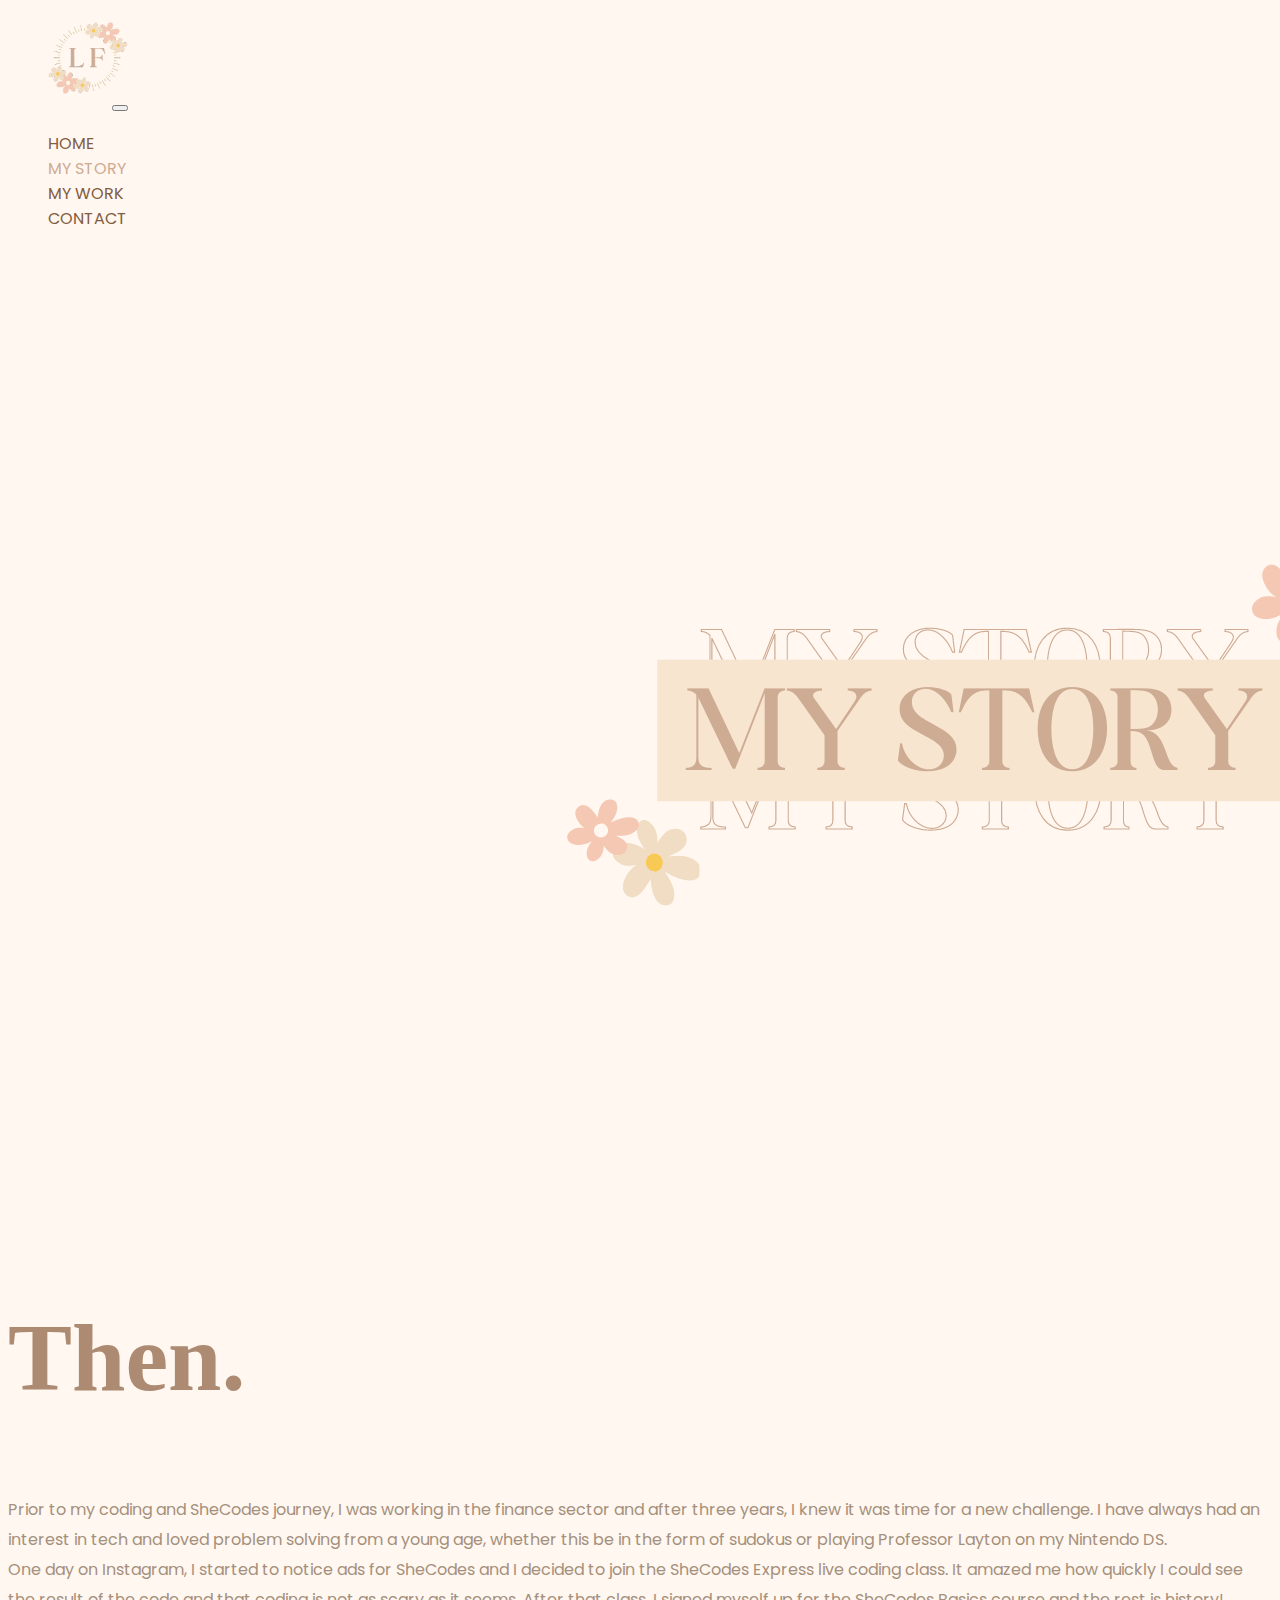
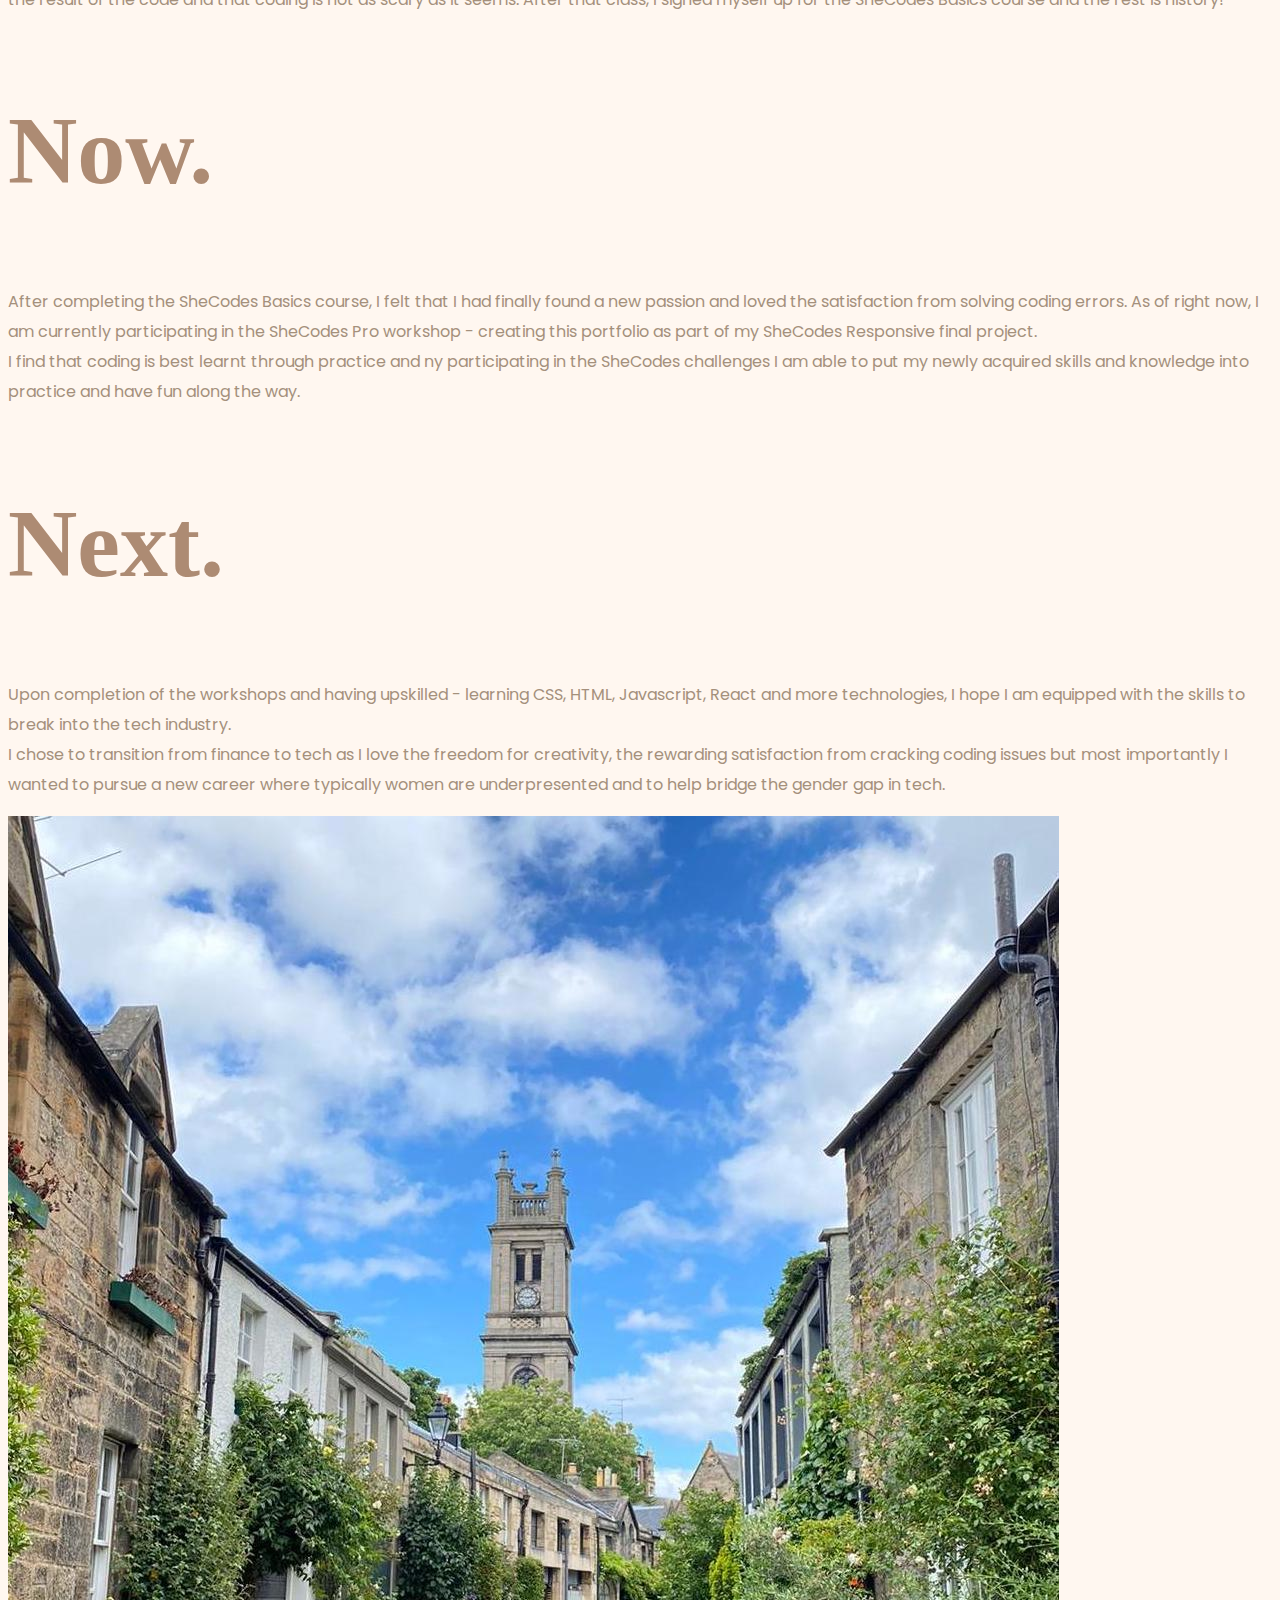
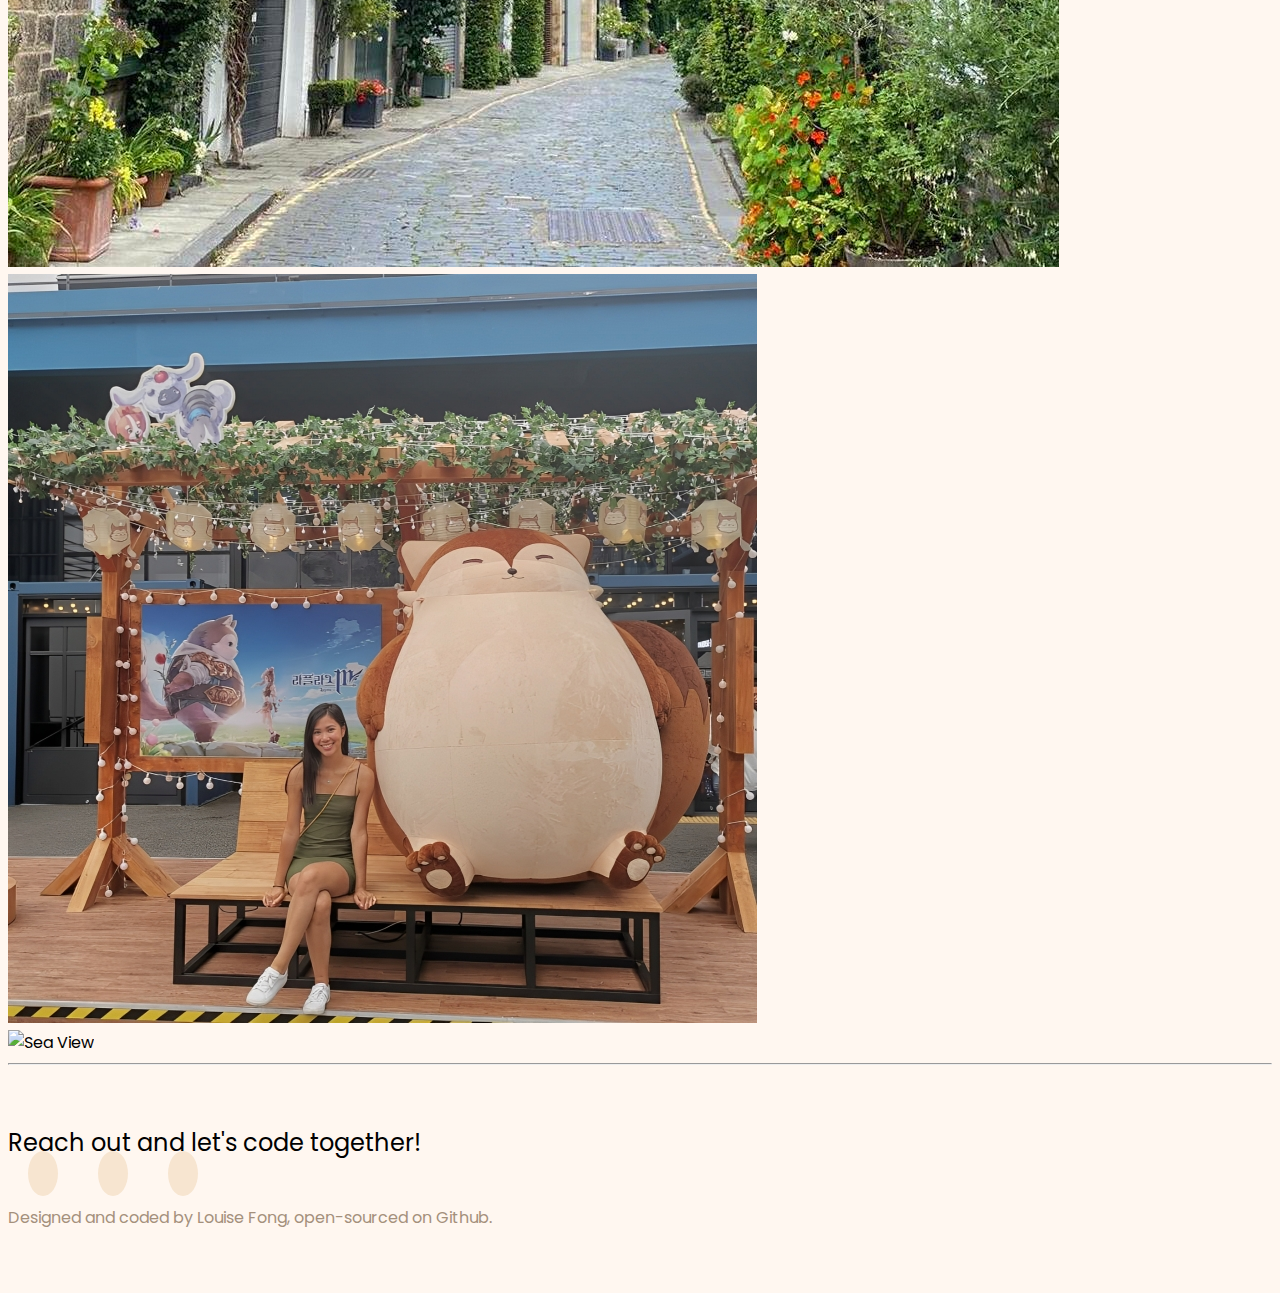
==== about.html @ aaad802c "Updated heroes for each page" ====
<!DOCTYPE html>
<html lang="en">
	<head>
		<meta charset="UTF-8" />
		<meta
			http-equiv="X-UA-Compatible"
			content="IE=edge"
		/>
		<meta
			name="viewport"
			content="width=device-width, initial-scale=1.0"
		/>
		<title>About - Louise Fong</title>

		<link
			href="https://cdn.jsdelivr.net/npm/bootstrap@5.0.0-beta2/dist/css/bootstrap.min.css"
			rel="stylesheet"
			integrity="sha384-BmbxuPwQa2lc/FVzBcNJ7UAyJxM6wuqIj61tLrc4wSX0szH/Ev+nYRRuWlolflfl"
			crossorigin="anonymous"
		/>
		<link
			rel="preconnect"
			href="https://fonts.gstatic.com"
		/>
		<link
			href="https://fonts.googleapis.com/css2?family=Playfair+Display:wght@700&family=Poppins:wght@500;700&display=swap"
			rel="stylesheet"
		/>
		<link
			rel="stylesheet"
			href="styles/portfolio.css"
		/>

		<script
			src="https://cdn.jsdelivr.net/npm/bootstrap@5.0.0-beta2/dist/js/bootstrap.bundle.min.js"
			integrity="sha384-b5kHyXgcpbZJO/tY9Ul7kGkf1S0CWuKcCD38l8YkeH8z8QjE0GmW1gYU5S9FOnJ0"
			crossorigin="anonymous"
		></script>
		<script
			src="https://kit.fontawesome.com/ddc3ee268a.js"
			crossorigin="anonymous"
		></script>
	</head>
	<body>
		<!-- Header/navbar -->
		    <nav class="navbar fixed-top navbar-expand-lg navbar-light bg-light">
      <div class="container-fluid">
        <a class="navbar-brand" href="/" title="Homepage">
          <img
            src="images/logo.png"
            alt="Louise Fong Logo"
            class="img-fluid logo"
            width="100px"
          />
        </a>
        <button
          class="navbar-toggler"
          type="button"
          data-bs-toggle="collapse"
          data-bs-target="#navbarNav"
          aria-controls="navbarNav"
          aria-expanded="false"
          aria-label="Toggle navigation"
        >
          <span class="navbar-toggler-icon"></span>
        </button>
        <div class="collapse navbar-collapse" id="navbarNav">
          <ul class="navbar-nav ms-auto">
            <li class="nav-item px-4">
              <a
                class="nav-link "
                aria-current="page"
                href="/"
                title="Homepage"
                >HOME</a
              >
            </li>
            <li class="nav-item px-4">
              <a class="nav-link active" href="/about.html" title="My Story"
                >MY STORY</a
              >
            </li>
            <li class="nav-item px-4">
              <a class="nav-link" href="/work.html" title="My work">MY WORK</a>
            </li>
            <li class="nav-item px-4">
              <a class="nav-link" href="/contact.html" title="Contact Louise"
                >CONTACT</a
              >
            </li>
          </ul>
        </div>
      </div>
    </nav>


		<div class="hero container-fluid">
			<img
				class="img-fluid"
				src="images/story-hero.png"
				alt="My Story Logo"
			/>
		</div>

		<div class="about-me container-fluid">
			<div class="row">
				<!-- Then -->
				<div class="col left-bg">
					<h1>Then.</h1>
					<p>
						Prior to my coding and SheCodes journey, I was working in the
						finance sector and after three years, I knew it was time for a new
						challenge. I have always had an interest in tech and loved problem
						solving from a young age, whether this be in the form of sudokus or
						playing Professor Layton on my Nintendo DS. <br />
						One day on Instagram, I started to notice ads for SheCodes and I
						decided to join the SheCodes Express live coding class. It amazed me
						how quickly I could see the result of the code and that coding is
						not as scary as it seems. After that class, I signed myself up for
						the SheCodes Basics course and the rest is history!
					</p>
				</div>

				<!-- Now -->
				<div class="row">
					<div class="col">
						<h1 class="text-end">Now.</h1>
						<p class="text-end">
							After completing the SheCodes Basics course, I felt that I had
							finally found a new passion and loved the satisfaction from
							solving coding errors. As of right now, I am currently
							participating in the SheCodes Pro workshop - creating this
							portfolio as part of my SheCodes Responsive final project.
							<br />
							I find that coding is best learnt through practice and ny
							participating in the SheCodes challenges I am able to put my newly
							acquired skills and knowledge into practice and have fun along the
							way.
						</p>
					</div>
				</div>

				<!-- Next -->
				<div class="row">
					<div class="col">
						<h1>Next.</h1>
						<p>
							Upon completion of the workshops and having upskilled - learning
							CSS, HTML, Javascript, React and more technologies, I hope I am
							equipped with the skills to break into the tech industry.
							<br />
							I chose to transition from finance to tech as I love the freedom
							for creativity, the rewarding satisfaction from cracking coding
							issues but most importantly I wanted to pursue a new career where
							typically women are underpresented and to help bridge the gender
							gap in tech.
						</p>
					</div>
				</div>
			</div>
		</div>

		<!-- About Me Images -->
		<div class="container-fluid mx-5">
			<div class="row">
				<div class="col-sm-4">
					<img
						class="img-fluid"
						src="images/circus-lane.JPG"
						alt="Circus Lane"
					/>
				</div>
				<div class="col-sm-4">
					<img
						class="img-fluid"
						src="images/about-img.png"
						alt="Sea View"
					/>
				</div>
				<div class="col-sm-4">
					<img
						class="img-fluid"
						src="https://s3.amazonaws.com/shecodesio-production/uploads/files/000/081/920/original/sunset.png?1684080425"
						alt="Sea View"
					/>
				</div>
			</div>
		</div>

		<!-- Footer -->
		<hr />
		<footer class="container text-center">
			<a
				href="mailto:lfong96@hotmail.co.uk"
				class="email-link"
				title="Email Louise"
				>Reach out and let's code together!</a
			>
			<div class="social-links d-flex justify-content-center mt-3">
				<a
					href="https://www.github.com/LwynnF"
					title="Github Profile"
					><i class="fab fa-github"></i
				></a>
				<a
					href="https://www.linkedin.com/in/louise-fong"
					title="LinkedIn Profile"
					><i class="fab fa-linkedin"></i
				></a>
				<a
					href="https://www.instagram.com/wynn.codes"
					title="Instagram Profile"
					><i class="fab fa-instagram"></i
				></a>
			</div>
			<p class="text-center mt-3">
				Designed and coded by Louise Fong, open-sourced on Github.
			</p>
		</footer>
	</body>
</html>
---- styles/portfolio.css ----
:root {
	--heading-color: #ad8b73;
	--branding-color: #ceab93;
	--secondary-color: #f7e5d0;
	--para-color: #a4907c;
	--background-color: #fff7f0;
	--heading-font-family: "Boston Angel", serif;
	--default-font-family: "Poppins", sans-serif;
}

body {
	font-family: var(--default-font-family);
	background-color: var(--background-color);
}

h1,
h2,
h3,
h4,
h5,
h6 {
	font-family: var(--heading-font-family);
	color: var(--heading-color);
	font-weight: bold;
}

h1 {
	font-size: 96px;
	line-height: 1.5;
}

h2 {
	font-size: 64px;
}

h3 {
	font-size: 48px;
}

p {
	font-weight: normal;
	font-size: 16px;
	line-height: 30px;
	color: var(--para-color);
}

li {
	list-style-type: none;
}

a {
	text-decoration: none;
}

.logo {
	position: relative;
	left: 30px;
}

.content-container {
	padding: 60px 20px;
}

.content h1 {
	font-size: 64px;
	line-height: 80px;
}

.content h2 {
	font-size: 18px;
	font-family: var(--default-font-family);
}

.content h3 {
	font-size: 24px;
	line-height: 1.5;
	font-family: var(--default-font-family);
}

.content p {
	font-size: 14px;
}

.content {
	margin: 30px;
}

.btn {
	border: solid 2px #ceab93;
	border-radius: 30px;
	color: var(--branding-color);
	font-size: 18px;
	padding: 10px 20px;
}

.btn:hover {
	color: antiquewhite;
	background-color: var(--branding-color);
}

.project-desciption {
	padding: 120px 60px;
}



.skills-icon {
	max-width: 50%;
	margin-left: 25%;
}

.about-me-btn {
	position: relative;
	left: 40%;
}

.col-sm-4 {
	position: relative;
}

.image-container {
	position: relative;
	display: inline-block;
}

.image-container:hover .overlay {
	bottom: 0;
	height: 100%;
	opacity: 1;
}

.overlay {
	background-color: #ceab93;
	position: absolute;
	height: 100%;
	width: 100%;
	left: 0;
	top: 0;
	opacity: 0;
	transition: all 0.4s ease-in-out;
}

.overlay-text {
	position: absolute;
	padding: 0;
	top: 50%;
	left: 50%;
	transform: translate(-50%, -50%);
	z-index: 1;
	white-space: nowrap;
}

.overlay-text a {
	color: #ffeddb;
	font-size: 24px;
}

.right-rounded {
	border-top-right-radius: 450px;
	position: relative;
	left: -50px;
}

.left-rounded {
	border-top-left-radius: 450px;
	position: relative;
	right: -50px;
}

.navbar {
	background: var(--background-color) !important;
}

.nav-link{
	color: #825c41 !important;
}

nav a:hover,
nav a.active  {
	color: var(--branding-color) !important;
	
}


nav a {
	text-decoration: none;
	color: var(--heading-color
	);
	transition: all 100ms ease-in-out;
}

footer {
	margin: 60px 0;
}

footer .contact-box {
	background: var(--secondary-color);
	padding: 30px 120px;
	border-radius: 10px;
}

footer .contact-box p {
	margin: 0;
}

footer .email-link {
	text-decoration: none;
	color: black;
	font-size: 24px;
}

footer .email-link:hover {
	color: var(--branding-color);
}

footer .social-links a {
	margin: 0 20px;
	color: var(--branding-color);
	background: var(--secondary-color);
	padding: 10px 15px;
	font-size: 18px;
	border-radius: 50%;
	transition: all 100ms ease-in-out;
}

footer .social-links a:hover {
	color: var(--secondary-color);
	background: #edcdbb;
}

.contact {
	text-align: center;
	padding: 100px 25px 50px 25px;
}
.contact-links {

	color: var(--branding-color);
	margin-bottom: 30px;
}

/* Media queries */

@media (max-width: 900px) {
	h1 {
		font-size: 44px;
		line-height: 1.5;
	}

	h2 {
		font-size: 44px;
	}

	h4 {
		font: 26px;
	}

	.main-hero {
		padding: 80px 20px;
	}

	.content {
		text-align: center;
		padding: 0;
	}

	.project-desciption {
		padding: 0;
		text-align: center;
	}

	nav a {
		font-size: 14px;
	}
}
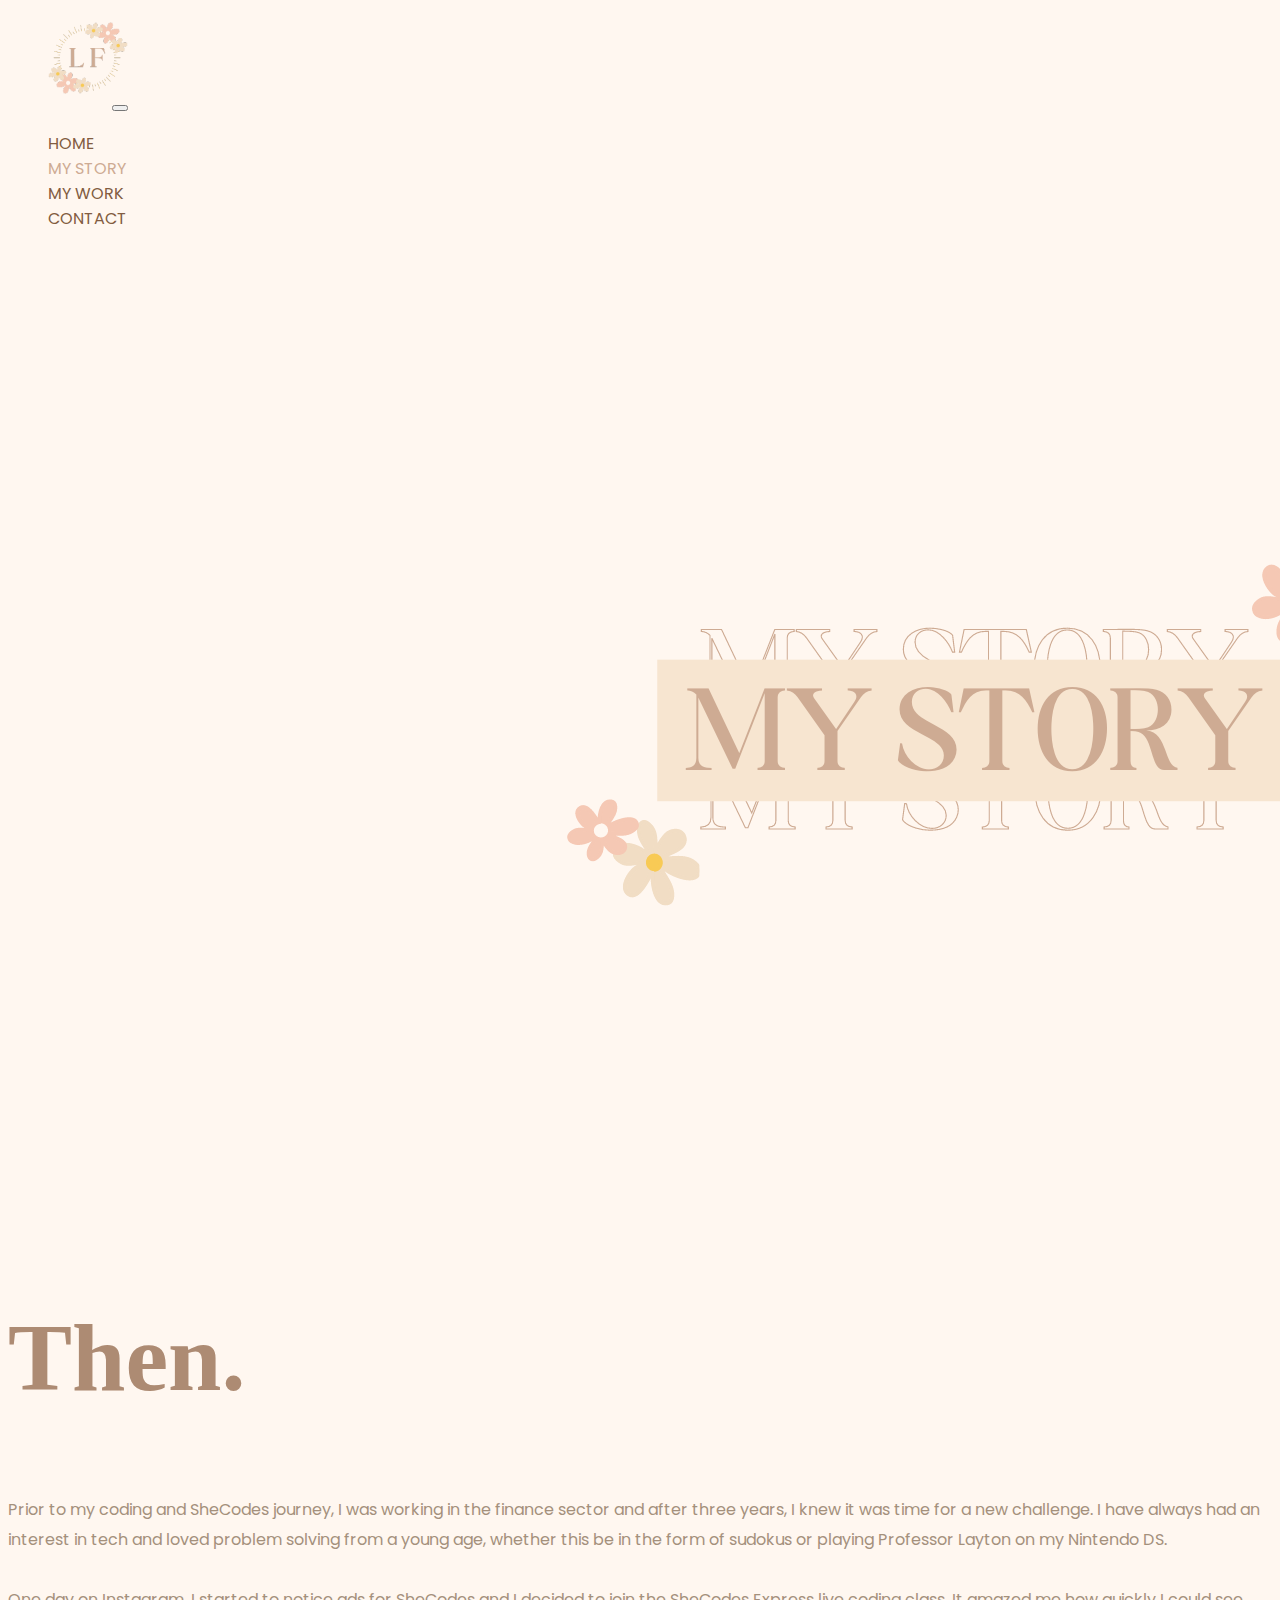
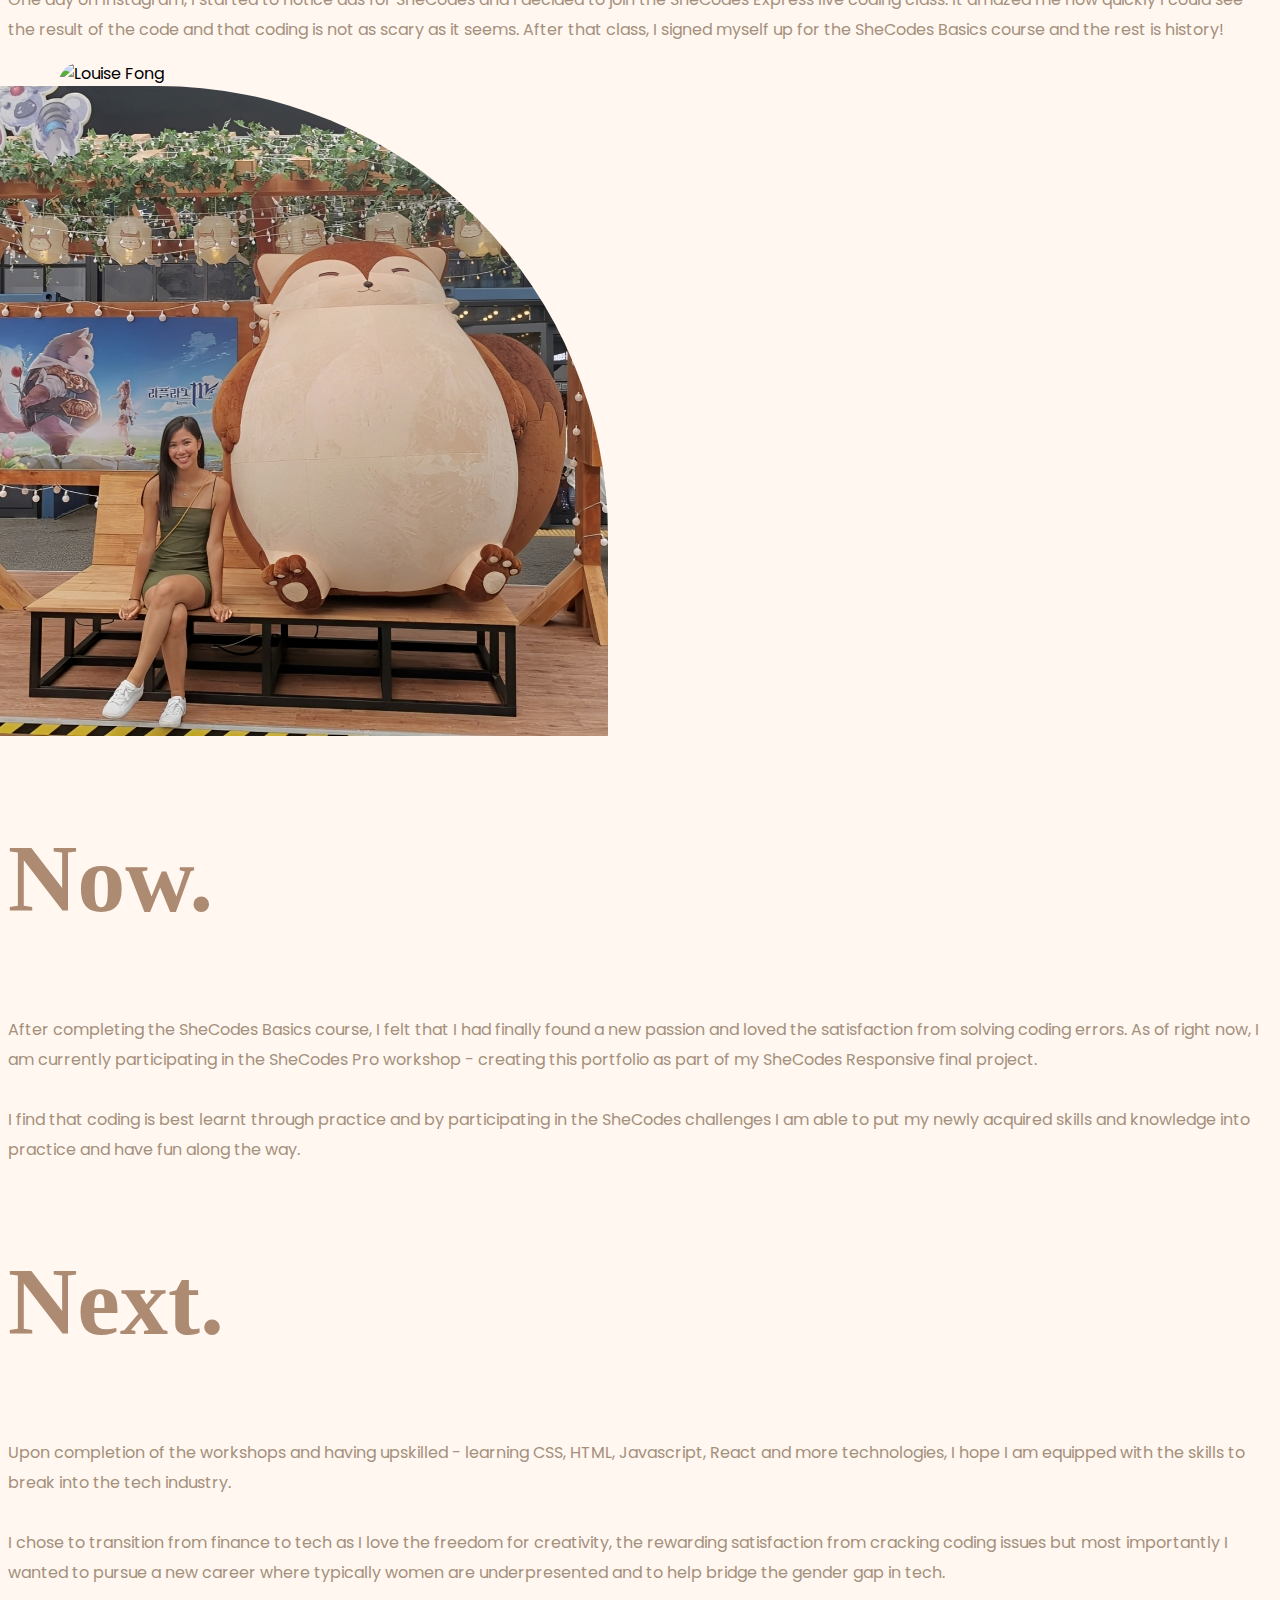
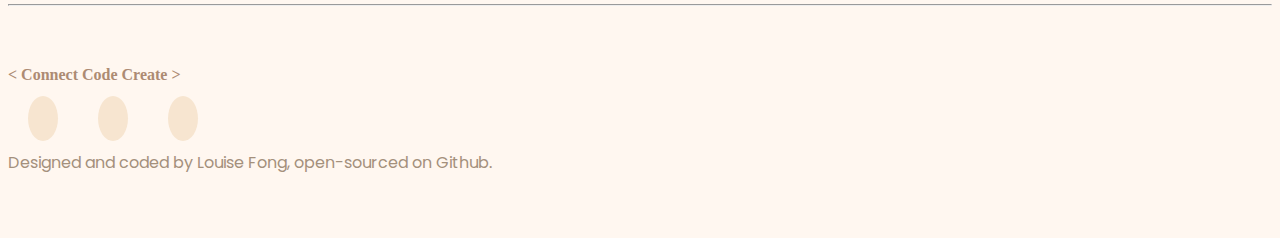
==== commit 9cbfca55: "Updated about page" ====
--- a/about.html
+++ b/about.html
@@ -43,56 +43,73 @@
 	</head>
 	<body>
 		<!-- Header/navbar -->
-		    <nav class="navbar fixed-top navbar-expand-lg navbar-light bg-light">
-      <div class="container-fluid">
-        <a class="navbar-brand" href="/" title="Homepage">
-          <img
-            src="images/logo.png"
-            alt="Louise Fong Logo"
-            class="img-fluid logo"
-            width="100px"
-          />
-        </a>
-        <button
-          class="navbar-toggler"
-          type="button"
-          data-bs-toggle="collapse"
-          data-bs-target="#navbarNav"
-          aria-controls="navbarNav"
-          aria-expanded="false"
-          aria-label="Toggle navigation"
-        >
-          <span class="navbar-toggler-icon"></span>
-        </button>
-        <div class="collapse navbar-collapse" id="navbarNav">
-          <ul class="navbar-nav ms-auto">
-            <li class="nav-item px-4">
-              <a
-                class="nav-link "
-                aria-current="page"
-                href="/"
-                title="Homepage"
-                >HOME</a
-              >
-            </li>
-            <li class="nav-item px-4">
-              <a class="nav-link active" href="/about.html" title="My Story"
-                >MY STORY</a
-              >
-            </li>
-            <li class="nav-item px-4">
-              <a class="nav-link" href="/work.html" title="My work">MY WORK</a>
-            </li>
-            <li class="nav-item px-4">
-              <a class="nav-link" href="/contact.html" title="Contact Louise"
-                >CONTACT</a
-              >
-            </li>
-          </ul>
-        </div>
-      </div>
-    </nav>
-
+		<nav class="navbar fixed-top navbar-expand-lg navbar-light bg-light">
+			<div class="container-fluid">
+				<a
+					class="navbar-brand"
+					href="/"
+					title="Homepage"
+				>
+					<img
+						src="images/logo.png"
+						alt="Louise Fong Logo"
+						class="img-fluid logo"
+						width="100px"
+					/>
+				</a>
+				<button
+					class="navbar-toggler"
+					type="button"
+					data-bs-toggle="collapse"
+					data-bs-target="#navbarNav"
+					aria-controls="navbarNav"
+					aria-expanded="false"
+					aria-label="Toggle navigation"
+				>
+					<span class="navbar-toggler-icon"></span>
+				</button>
+				<div
+					class="collapse navbar-collapse"
+					id="navbarNav"
+				>
+					<ul class="navbar-nav ms-auto">
+						<li class="nav-item px-4">
+							<a
+								class="nav-link"
+								aria-current="page"
+								href="/"
+								title="Homepage"
+								>HOME</a
+							>
+						</li>
+						<li class="nav-item px-4">
+							<a
+								class="nav-link active"
+								href="/about.html"
+								title="My Story"
+								>MY STORY</a
+							>
+						</li>
+						<li class="nav-item px-4">
+							<a
+								class="nav-link"
+								href="/work.html"
+								title="My work"
+								>MY WORK</a
+							>
+						</li>
+						<li class="nav-item px-4">
+							<a
+								class="nav-link"
+								href="/contact.html"
+								title="Contact Louise"
+								>CONTACT</a
+							>
+						</li>
+					</ul>
+				</div>
+			</div>
+		</nav>
 
 		<div class="hero container-fluid">
 			<img
@@ -102,17 +119,17 @@
 			/>
 		</div>
 
-		<div class="about-me container-fluid">
+		<div class="container-fluid about-me">
 			<div class="row">
 				<!-- Then -->
-				<div class="col left-bg">
+				<div class="col-sm-6 mt-5">
 					<h1>Then.</h1>
 					<p>
 						Prior to my coding and SheCodes journey, I was working in the
 						finance sector and after three years, I knew it was time for a new
 						challenge. I have always had an interest in tech and loved problem
 						solving from a young age, whether this be in the form of sudokus or
-						playing Professor Layton on my Nintendo DS. <br />
+						playing Professor Layton on my Nintendo DS. <br /><br />
 						One day on Instagram, I started to notice ads for SheCodes and I
 						decided to join the SheCodes Express live coding class. It amazed me
 						how quickly I could see the result of the code and that coding is
@@ -121,68 +138,54 @@
 					</p>
 				</div>
 
+				<div class="col-sm-6">
+					<img
+						class="img-fluid left-rounded"
+						src="images/about1.JPG"
+						alt="Louise Fong"
+					/>
+				</div>
+			</div>
+
+			<div class="row">
 				<!-- Now -->
-				<div class="row">
-					<div class="col">
-						<h1 class="text-end">Now.</h1>
-						<p class="text-end">
-							After completing the SheCodes Basics course, I felt that I had
-							finally found a new passion and loved the satisfaction from
-							solving coding errors. As of right now, I am currently
-							participating in the SheCodes Pro workshop - creating this
-							portfolio as part of my SheCodes Responsive final project.
-							<br />
-							I find that coding is best learnt through practice and ny
-							participating in the SheCodes challenges I am able to put my newly
-							acquired skills and knowledge into practice and have fun along the
-							way.
-						</p>
-					</div>
-				</div>
-
+				<div class="col-sm-6 mt-5">
+					<img
+						class="img-fluid right-rounded"
+						src="images/about2.png"
+						alt="Louise Fong"
+					/>
+				</div>
+				<div class="col-sm-6 mt-5">
+					<h1>Now.</h1>
+					<p>
+						After completing the SheCodes Basics course, I felt that I had
+						finally found a new passion and loved the satisfaction from solving
+						coding errors. As of right now, I am currently participating in the
+						SheCodes Pro workshop - creating this portfolio as part of my
+						SheCodes Responsive final project. <br /><br />
+						I find that coding is best learnt through practice and by
+						participating in the SheCodes challenges I am able to put my newly
+						acquired skills and knowledge into practice and have fun along the
+						way.
+					</p>
+				</div>
+			</div>
+
+			<div class="row">
 				<!-- Next -->
-				<div class="row">
-					<div class="col">
-						<h1>Next.</h1>
-						<p>
-							Upon completion of the workshops and having upskilled - learning
-							CSS, HTML, Javascript, React and more technologies, I hope I am
-							equipped with the skills to break into the tech industry.
-							<br />
-							I chose to transition from finance to tech as I love the freedom
-							for creativity, the rewarding satisfaction from cracking coding
-							issues but most importantly I wanted to pursue a new career where
-							typically women are underpresented and to help bridge the gender
-							gap in tech.
-						</p>
-					</div>
-				</div>
-			</div>
-		</div>
-
-		<!-- About Me Images -->
-		<div class="container-fluid mx-5">
-			<div class="row">
-				<div class="col-sm-4">
-					<img
-						class="img-fluid"
-						src="images/circus-lane.JPG"
-						alt="Circus Lane"
-					/>
-				</div>
-				<div class="col-sm-4">
-					<img
-						class="img-fluid"
-						src="images/about-img.png"
-						alt="Sea View"
-					/>
-				</div>
-				<div class="col-sm-4">
-					<img
-						class="img-fluid"
-						src="https://s3.amazonaws.com/shecodesio-production/uploads/files/000/081/920/original/sunset.png?1684080425"
-						alt="Sea View"
-					/>
+				<div class="col-sm-6 mt-5">
+					<h1>Next.</h1>
+					<p>
+						Upon completion of the workshops and having upskilled - learning
+						CSS, HTML, Javascript, React and more technologies, I hope I am
+						equipped with the skills to break into the tech industry.
+						<br /><br />
+						I chose to transition from finance to tech as I love the freedom for
+						creativity, the rewarding satisfaction from cracking coding issues
+						but most importantly I wanted to pursue a new career where typically
+						women are underpresented and to help bridge the gender gap in tech.
+					</p>
 				</div>
 			</div>
 		</div>
@@ -190,12 +193,7 @@
 		<!-- Footer -->
 		<hr />
 		<footer class="container text-center">
-			<a
-				href="mailto:lfong96@hotmail.co.uk"
-				class="email-link"
-				title="Email Louise"
-				>Reach out and let's code together!</a
-			>
+			<h4 class="text-center">&lt Connect Code Create &gt</h4>
 			<div class="social-links d-flex justify-content-center mt-3">
 				<a
 					href="https://www.github.com/LwynnF"
--- a/styles/portfolio.css
+++ b/styles/portfolio.css
@@ -52,6 +52,18 @@
 	text-decoration: none;
 }
 
+.navbar-toggler-icon,
+.navbar-toggler,
+.navbar-light {
+	color: var(--branding-color) !important;
+}
+
+
+.navbar-light .navbar-toggler-icon {
+	background-image: url("data:image/svg+xml,%3csvg xmlns='http://www.w3.org/2000/svg' viewBox='0 0 30 30'%3e%3cpath stroke='%23ceab93' stroke-linecap='round' stroke-miterlimit='10' stroke-width='2' d='M4 7h22M4 15h22M4 23h22'/%3e%3c/svg%3e");
+}
+
+
 .logo {
 	position: relative;
 	left: 30px;
@@ -101,8 +113,6 @@
 .project-desciption {
 	padding: 120px 60px;
 }
-
-
 
 .skills-icon {
 	max-width: 50%;
@@ -171,21 +181,18 @@
 	background: var(--background-color) !important;
 }
 
-.nav-link{
+.nav-link {
 	color: #825c41 !important;
 }
 
 nav a:hover,
-nav a.active  {
+nav a.active {
 	color: var(--branding-color) !important;
-	
-}
-
+}
 
 nav a {
 	text-decoration: none;
-	color: var(--heading-color
-	);
+	color: var(--heading-color);
 	transition: all 100ms ease-in-out;
 }
 
@@ -233,9 +240,12 @@
 	padding: 100px 25px 50px 25px;
 }
 .contact-links {
-
-	color: var(--branding-color);
+	color: var(--branding-color) !important;
 	margin-bottom: 30px;
+}
+
+hr {
+	color: var(--branding-color);
 }
 
 /* Media queries */
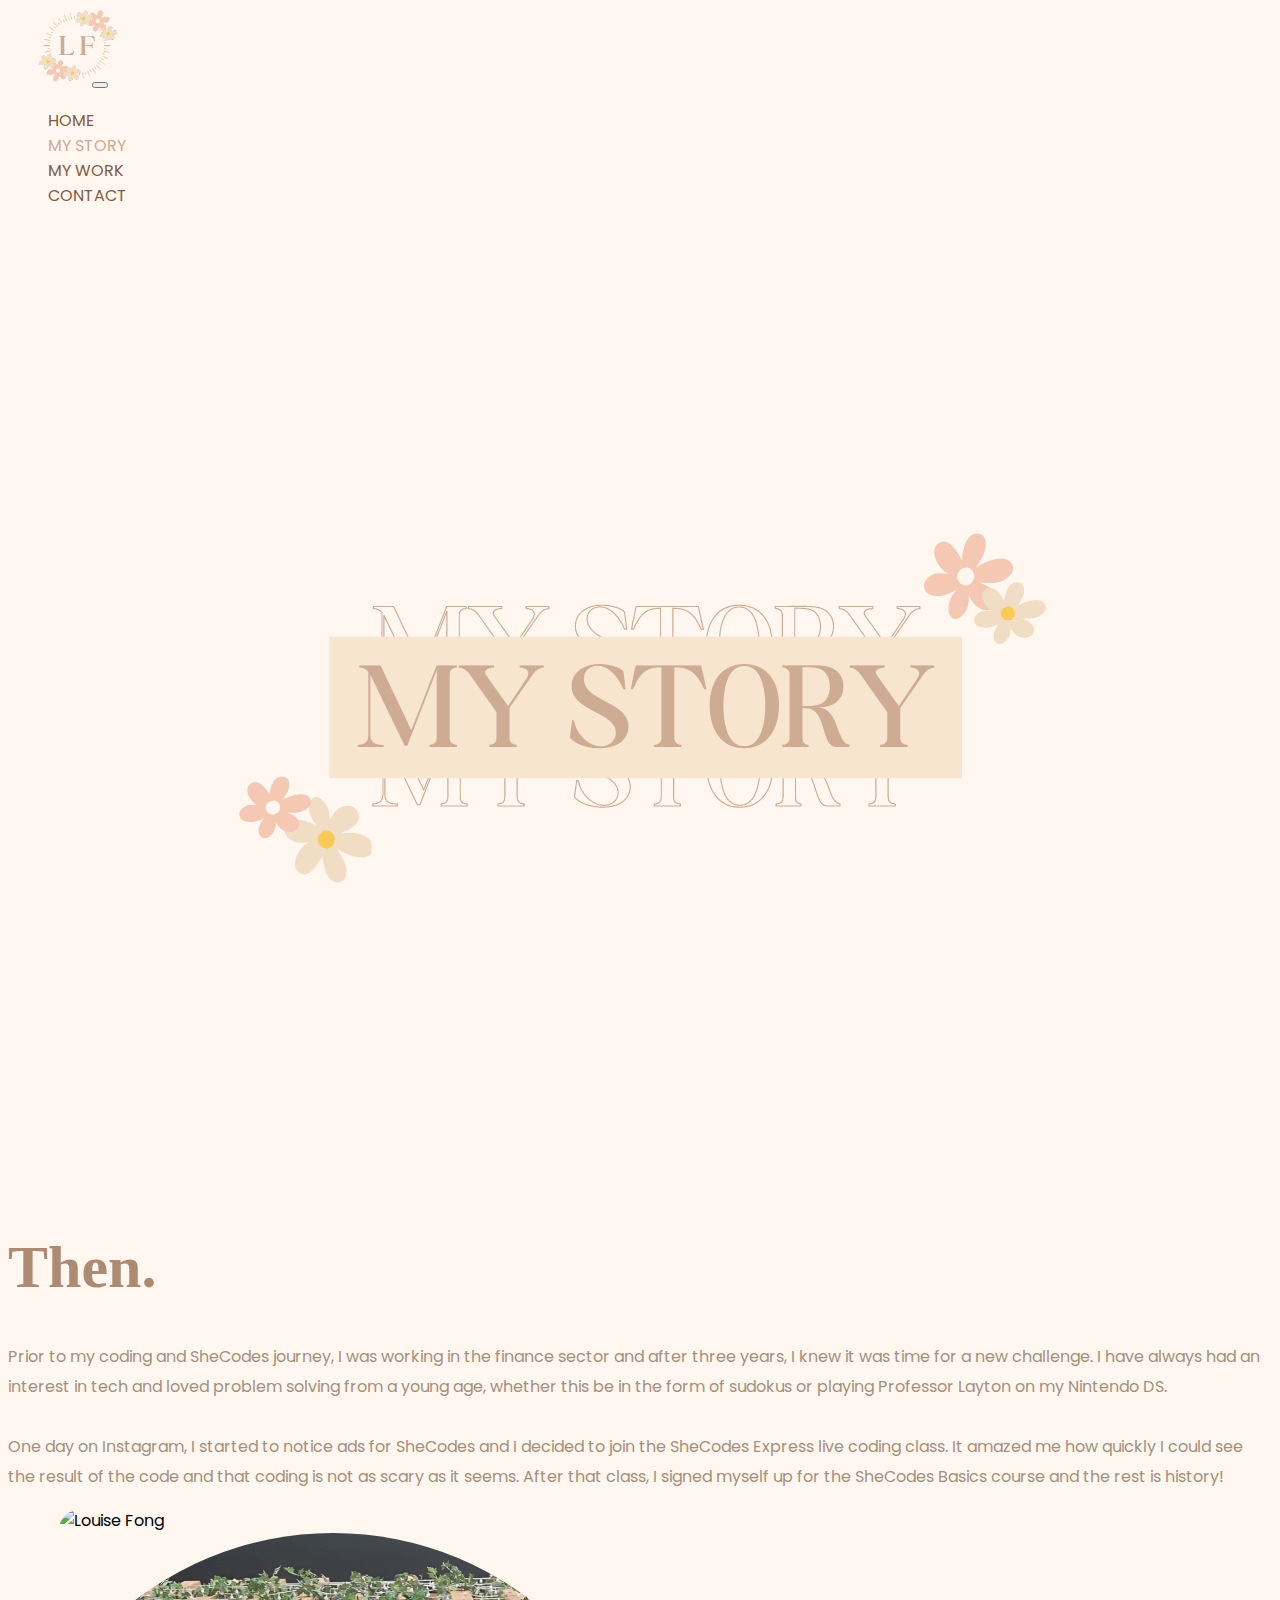
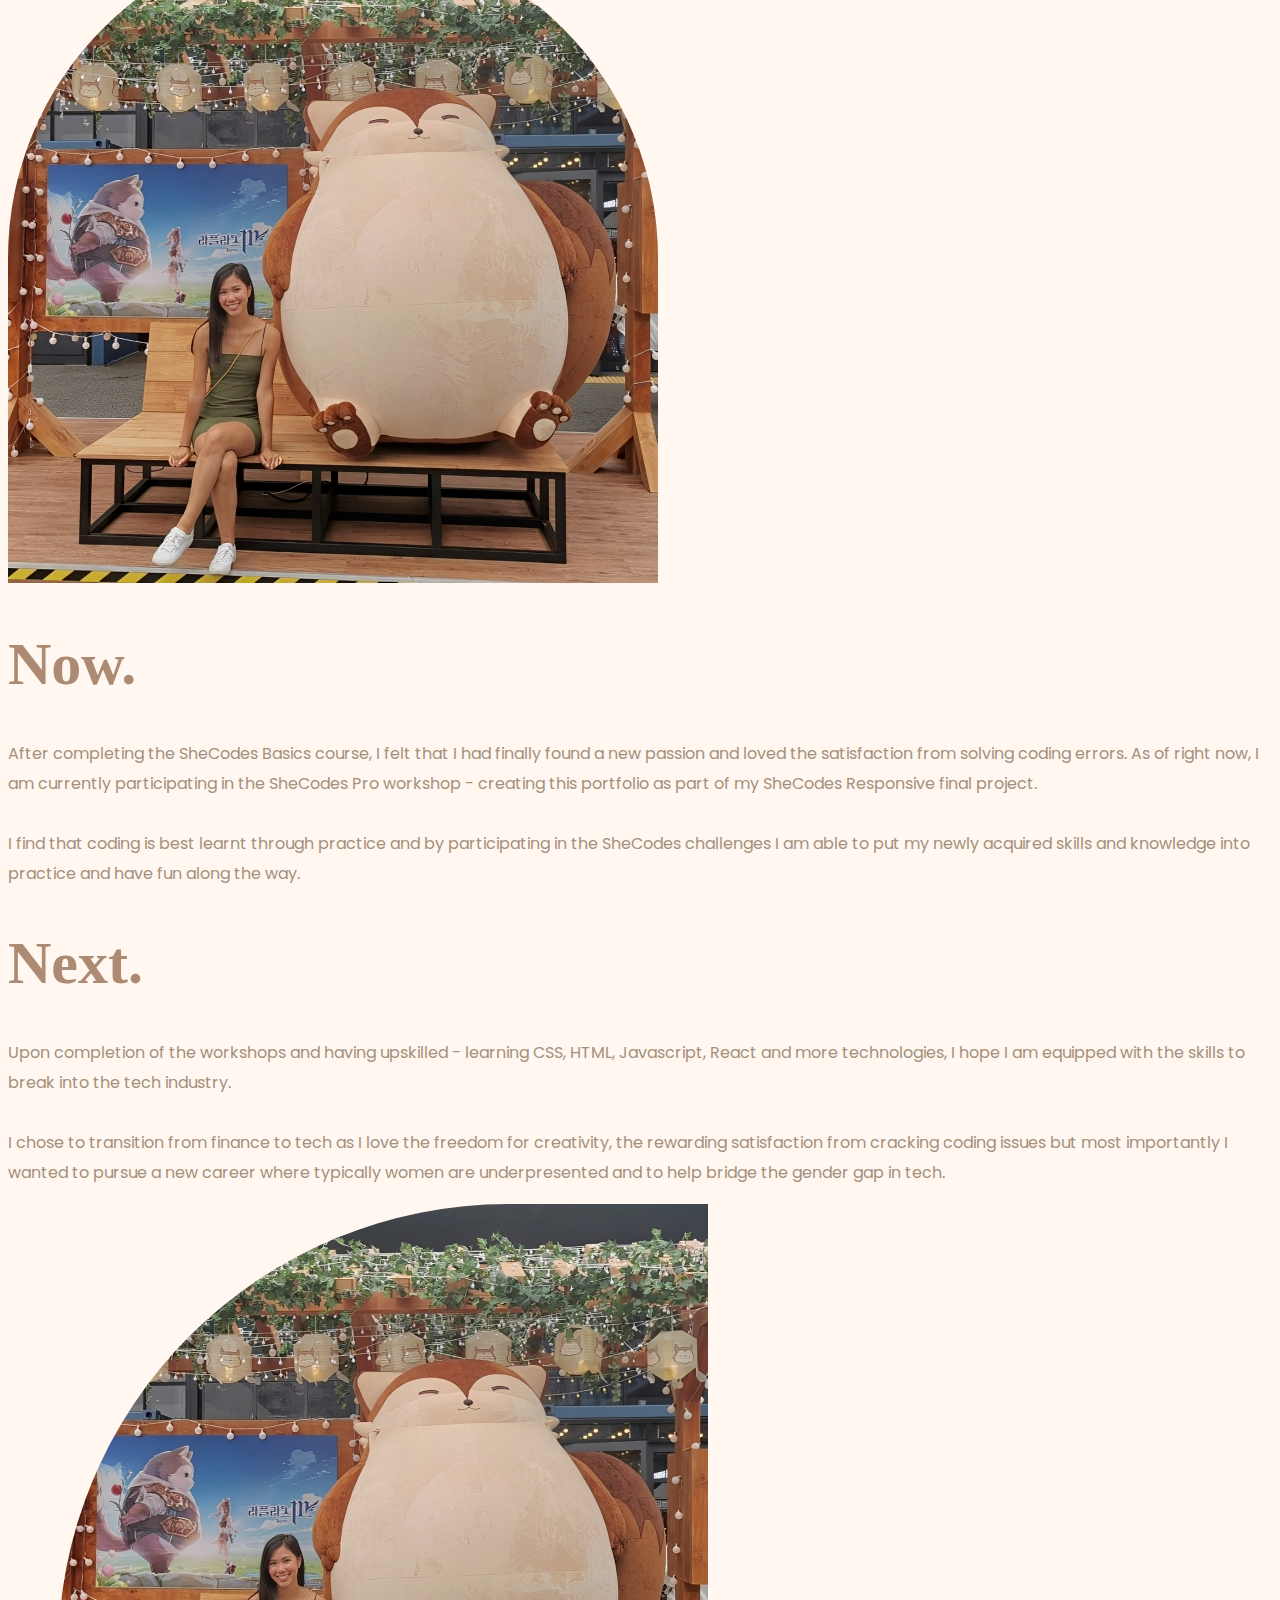
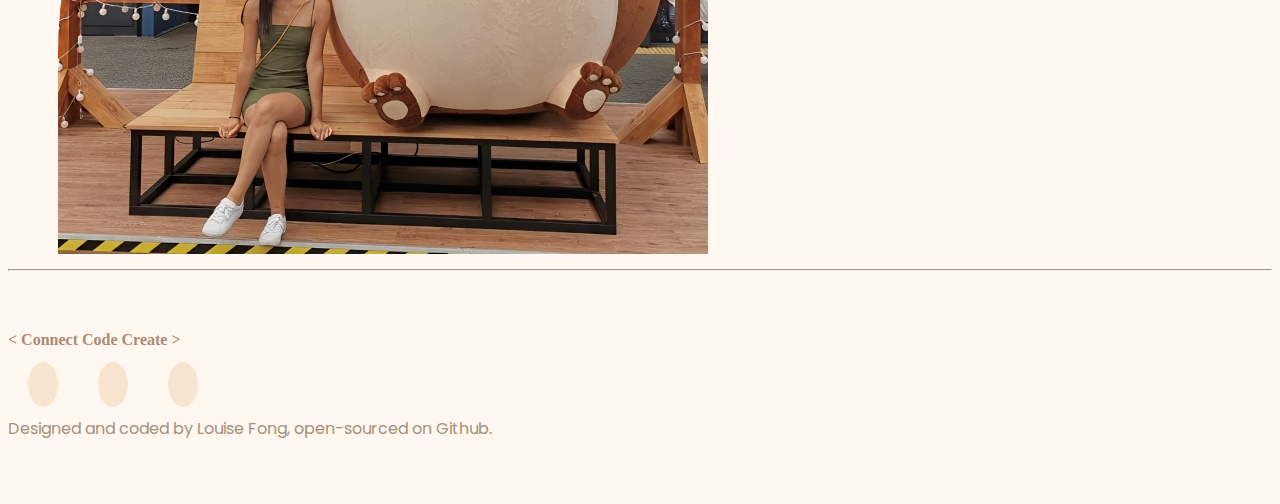
==== commit d2d21a7c: "Fixed skills icon responsive issue" ====
--- a/about.html
+++ b/about.html
@@ -111,6 +111,7 @@
 			</div>
 		</nav>
 
+		<!-- Hero -->
 		<div class="hero container-fluid">
 			<img
 				class="img-fluid"
@@ -119,10 +120,11 @@
 			/>
 		</div>
 
-		<div class="container-fluid about-me">
+		<!-- My Story -->
+		<div class="container-fluid mx-5">
 			<div class="row">
 				<!-- Then -->
-				<div class="col-sm-6 mt-5">
+				<div class="col-lg-6 mt-5">
 					<h1>Then.</h1>
 					<p>
 						Prior to my coding and SheCodes journey, I was working in the
@@ -138,25 +140,26 @@
 					</p>
 				</div>
 
-				<div class="col-sm-6">
-					<img
-						class="img-fluid left-rounded"
+				<div class="col-lg-6 mt-5">
+					<img
+						class="about-img img-fluid left-rounded"
 						src="images/about1.JPG"
 						alt="Louise Fong"
+						width="500px"
 					/>
 				</div>
 			</div>
 
 			<div class="row">
 				<!-- Now -->
-				<div class="col-sm-6 mt-5">
-					<img
-						class="img-fluid right-rounded"
+				<div class="col-lg-6 mt-5">
+					<img
+						class="about-img img-fluid d-block arch"
 						src="images/about2.png"
 						alt="Louise Fong"
 					/>
 				</div>
-				<div class="col-sm-6 mt-5">
+				<div class="col-lg-6 mt-5">
 					<h1>Now.</h1>
 					<p>
 						After completing the SheCodes Basics course, I felt that I had
@@ -174,7 +177,7 @@
 
 			<div class="row">
 				<!-- Next -->
-				<div class="col-sm-6 mt-5">
+				<div class="col-lg-6 mt-5">
 					<h1>Next.</h1>
 					<p>
 						Upon completion of the workshops and having upskilled - learning
@@ -187,6 +190,14 @@
 						women are underpresented and to help bridge the gender gap in tech.
 					</p>
 				</div>
+
+				<div class="col-lg-6 mt-5">
+					<img
+						class="about-img img-fluid d-block left-rounded"
+						src="images/about2.png"
+						alt="Louise Fong"
+					/>
+				</div>
 			</div>
 		</div>
 
--- a/styles/portfolio.css
+++ b/styles/portfolio.css
@@ -25,8 +25,7 @@
 }
 
 h1 {
-	font-size: 96px;
-	line-height: 1.5;
+	font-size: 60px;
 }
 
 h2 {
@@ -34,7 +33,7 @@
 }
 
 h3 {
-	font-size: 48px;
+	font-size: 40px;
 }
 
 p {
@@ -58,15 +57,14 @@
 	color: var(--branding-color) !important;
 }
 
-
 .navbar-light .navbar-toggler-icon {
 	background-image: url("data:image/svg+xml,%3csvg xmlns='http://www.w3.org/2000/svg' viewBox='0 0 30 30'%3e%3cpath stroke='%23ceab93' stroke-linecap='round' stroke-miterlimit='10' stroke-width='2' d='M4 7h22M4 15h22M4 23h22'/%3e%3c/svg%3e");
 }
 
-
 .logo {
 	position: relative;
 	left: 30px;
+	max-width: 80px;
 }
 
 .content-container {
@@ -114,14 +112,12 @@
 	padding: 120px 60px;
 }
 
-.skills-icon {
-	max-width: 50%;
-	margin-left: 25%;
-}
-
-.about-me-btn {
-	position: relative;
-	left: 40%;
+.hero {
+	display: flex;
+	justify-content: center;
+	align-items: center;
+	flex-direction: column;
+	height: 100%;
 }
 
 .col-sm-4 {
@@ -185,6 +181,11 @@
 	color: #825c41 !important;
 }
 
+.arch {
+	border-top-left-radius: 500px;
+	border-top-right-radius: 500px;
+}
+
 nav a:hover,
 nav a.active {
 	color: var(--branding-color) !important;
@@ -282,3 +283,19 @@
 		font-size: 14px;
 	}
 }
+
+/* Responsiveness for phone */
+
+@media (max-width: 576px) {
+	h1 {
+		font-size: 40px;
+	}
+
+	h2 {
+		font-size: 32px;
+	}
+
+	h3 {
+		font-size: 25px;
+	}
+}
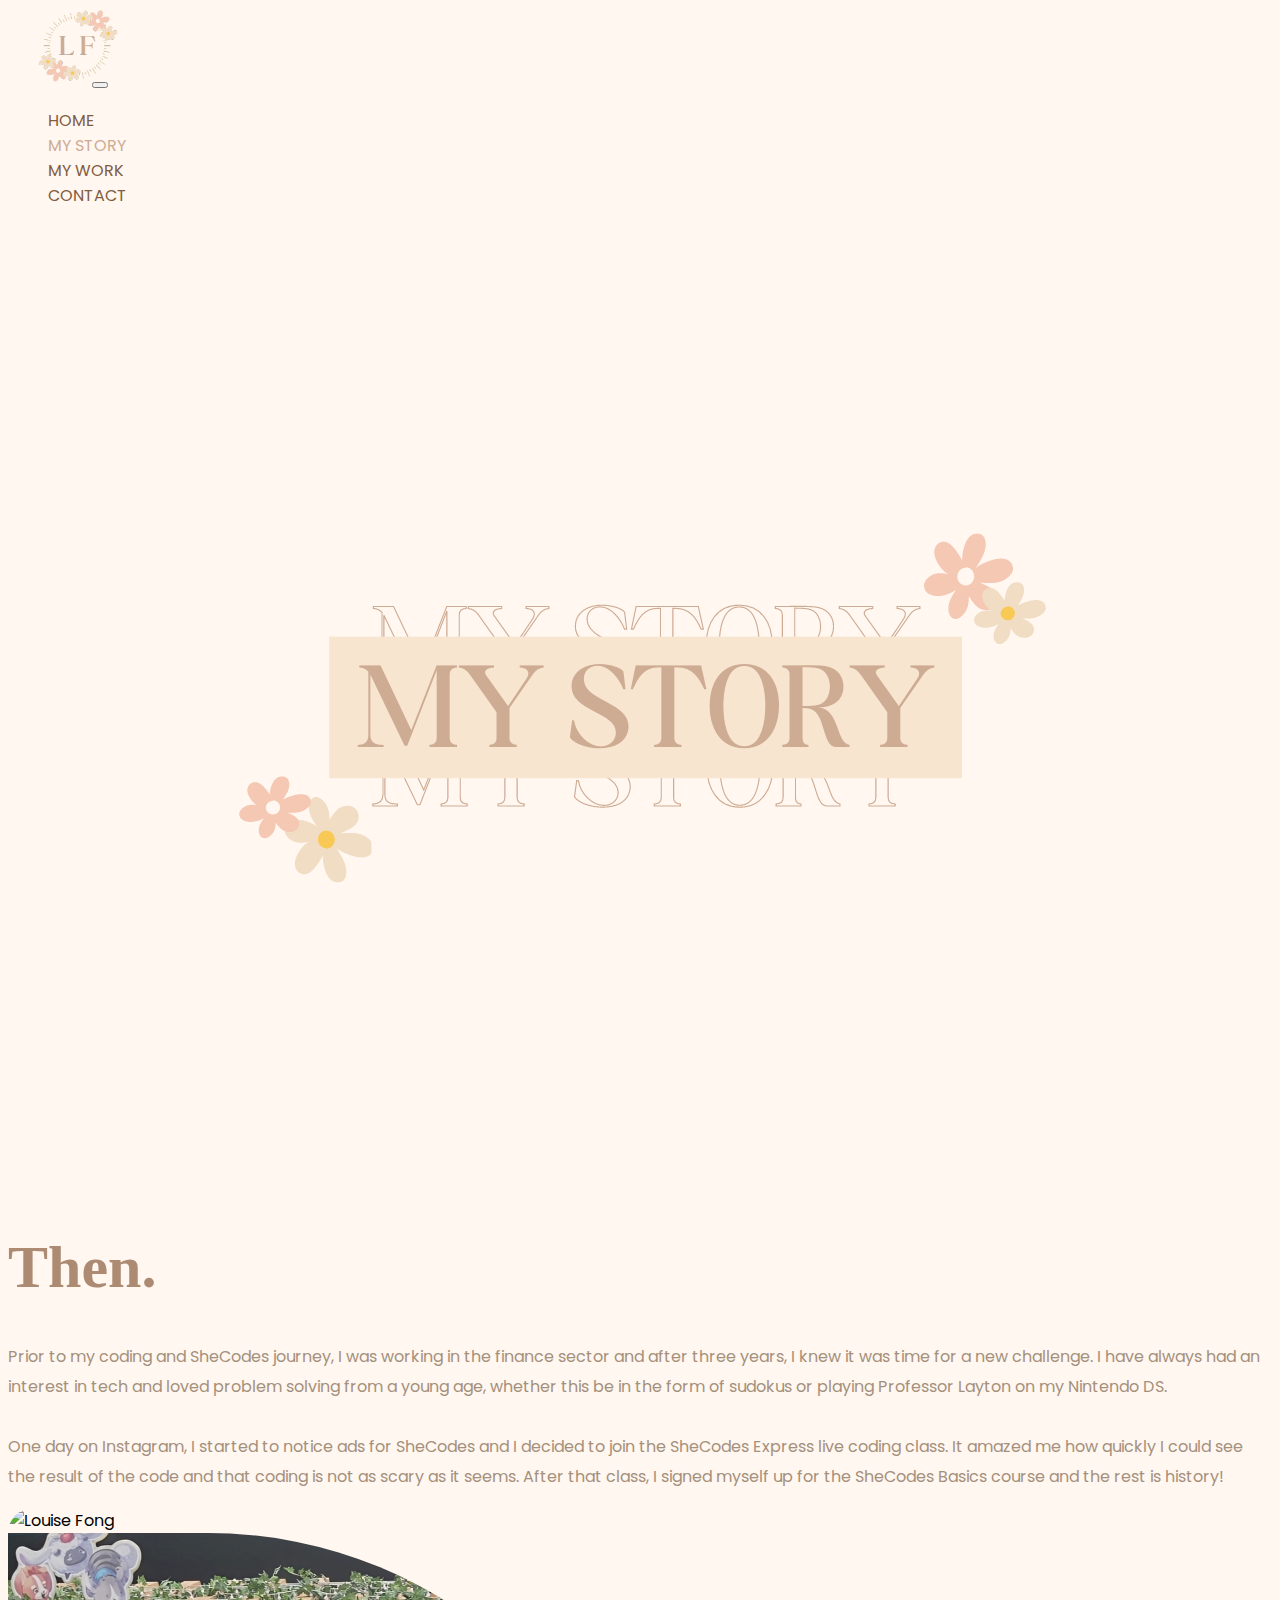
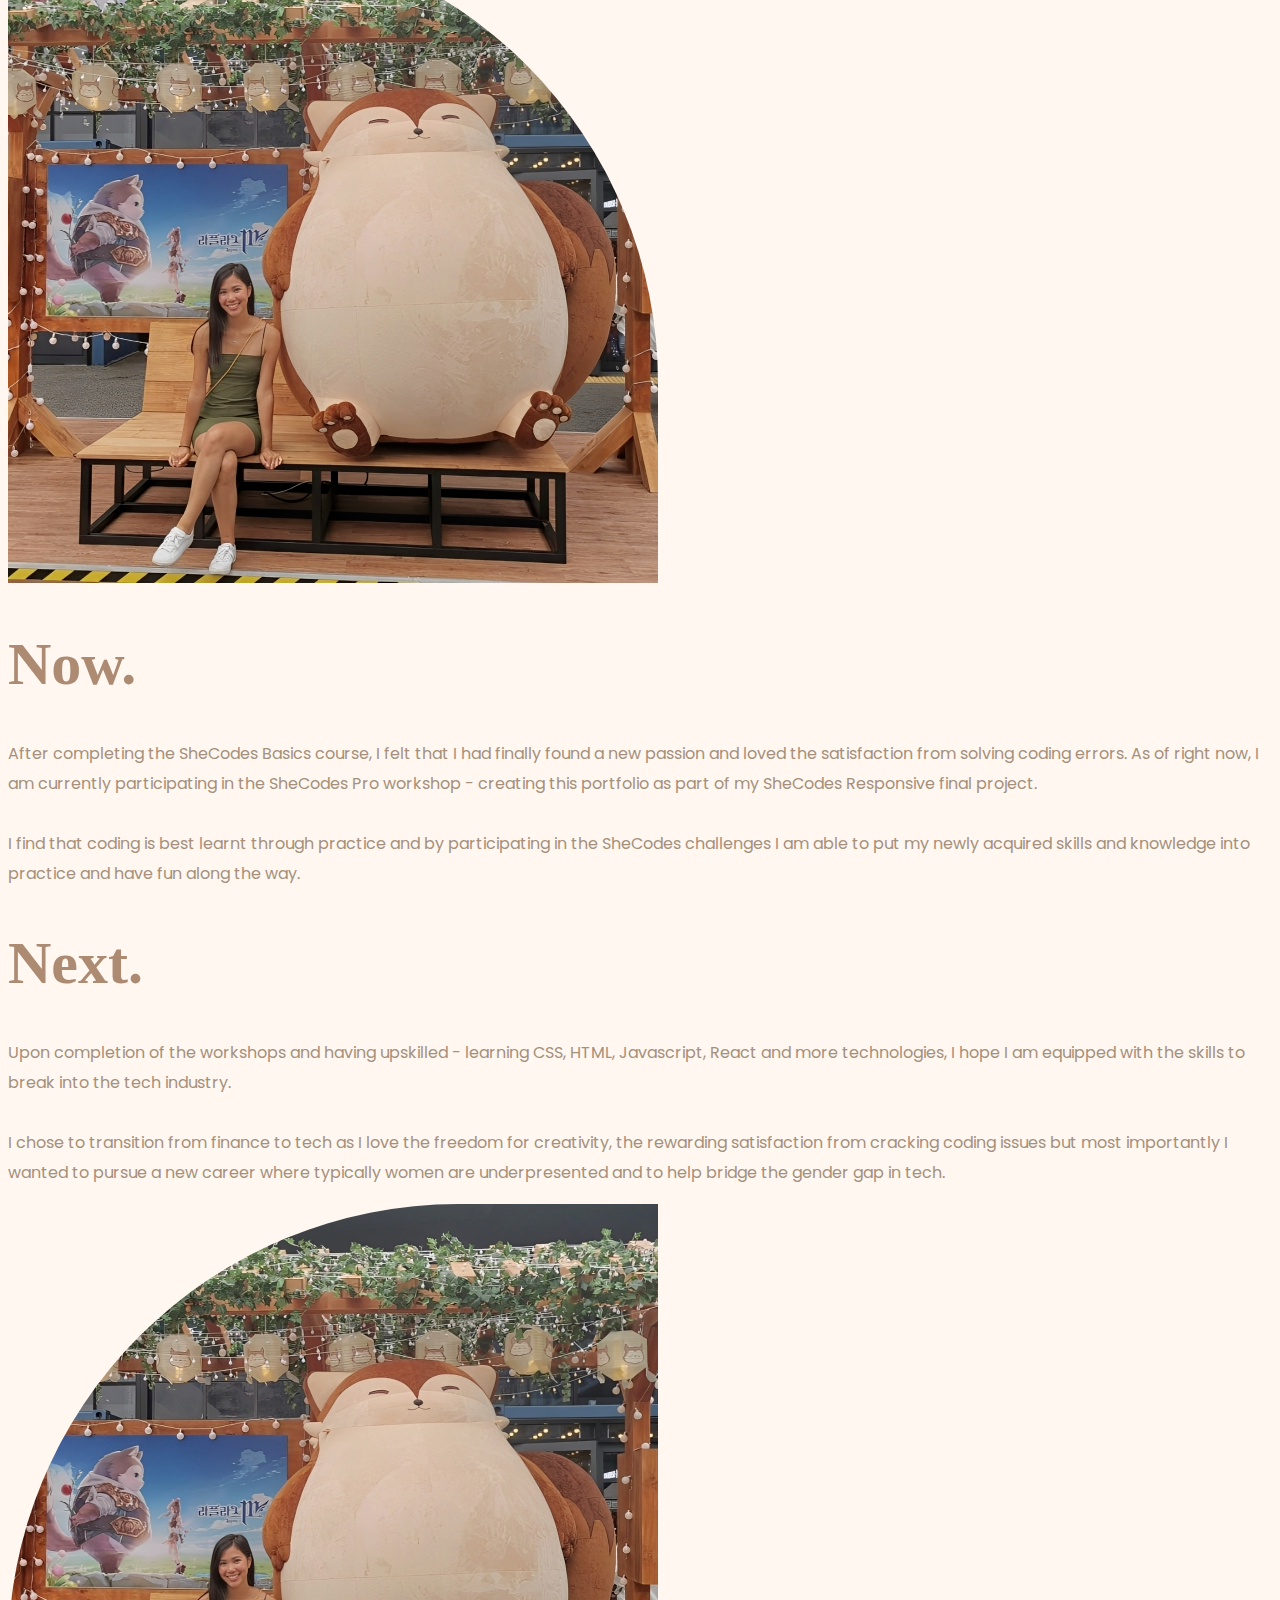
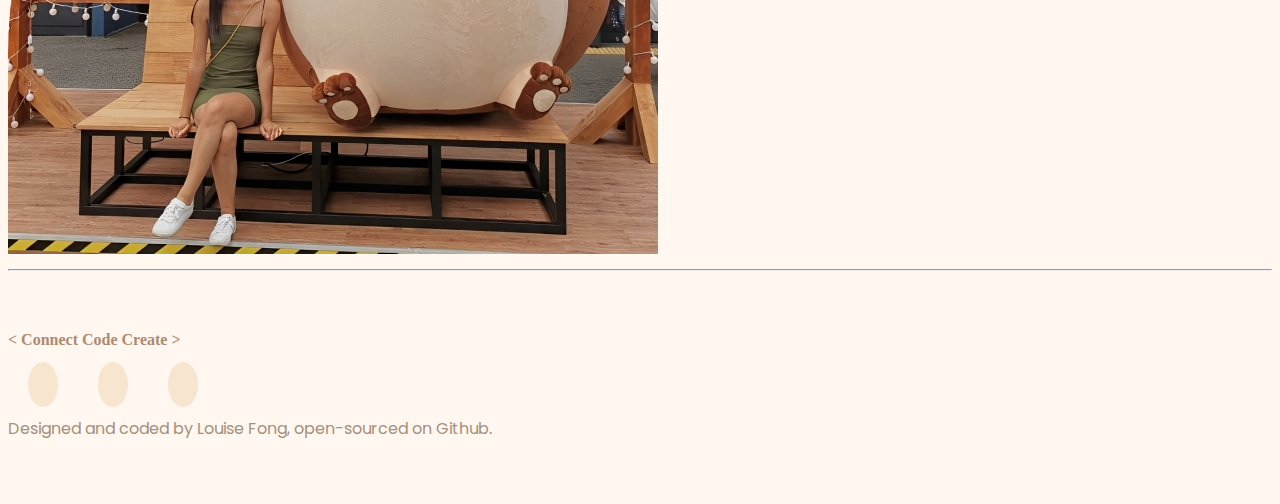
==== commit c5eb8af2: "Added responsiveness" ====
--- a/about.html
+++ b/about.html
@@ -121,10 +121,10 @@
 		</div>
 
 		<!-- My Story -->
-		<div class="container-fluid mx-5">
+		<div class="container-fluid">
 			<div class="row">
 				<!-- Then -->
-				<div class="col-lg-6 mt-5">
+				<div class="col-lg-6">
 					<h1>Then.</h1>
 					<p>
 						Prior to my coding and SheCodes journey, I was working in the
@@ -140,12 +140,13 @@
 					</p>
 				</div>
 
-				<div class="col-lg-6 mt-5">
+				<div class="col-lg-6">
 					<img
 						class="about-img img-fluid left-rounded"
 						src="images/about1.JPG"
 						alt="Louise Fong"
 						width="500px"
+					
 					/>
 				</div>
 			</div>
@@ -154,7 +155,7 @@
 				<!-- Now -->
 				<div class="col-lg-6 mt-5">
 					<img
-						class="about-img img-fluid d-block arch"
+						class="about-img img-fluid right-rounded"
 						src="images/about2.png"
 						alt="Louise Fong"
 					/>
--- a/styles/portfolio.css
+++ b/styles/portfolio.css
@@ -164,13 +164,12 @@
 .right-rounded {
 	border-top-right-radius: 450px;
 	position: relative;
-	left: -50px;
+	
 }
 
 .left-rounded {
 	border-top-left-radius: 450px;
 	position: relative;
-	right: -50px;
 }
 
 .navbar {
@@ -251,7 +250,7 @@
 
 /* Media queries */
 
-@media (max-width: 900px) {
+@media (max-width: 992px) {
 	h1 {
 		font-size: 44px;
 		line-height: 1.5;
@@ -274,10 +273,6 @@
 		padding: 0;
 	}
 
-	.project-desciption {
-		padding: 0;
-		text-align: center;
-	}
 
 	nav a {
 		font-size: 14px;
@@ -298,4 +293,35 @@
 	h3 {
 		font-size: 25px;
 	}
-}
+
+
+
+	
+}
+
+/* Responsiveness for standard ipad and smaller < 768px */
+
+@media (min-width: 576px) and (max-width: 768px) {
+	.overlay-text a {
+		font-size: 13px;
+		white-space:normal;
+	}
+
+	.project-title {
+		font-size: 18px;
+	}
+
+	.project-info {
+		font-size: 14px;
+	}
+}
+
+
+/* Responsiveness for M - L screens */
+
+@media (min-width: 768px) {
+	.overlay-text a {
+		font-size: 16px;
+		white-space: normal;
+	}
+}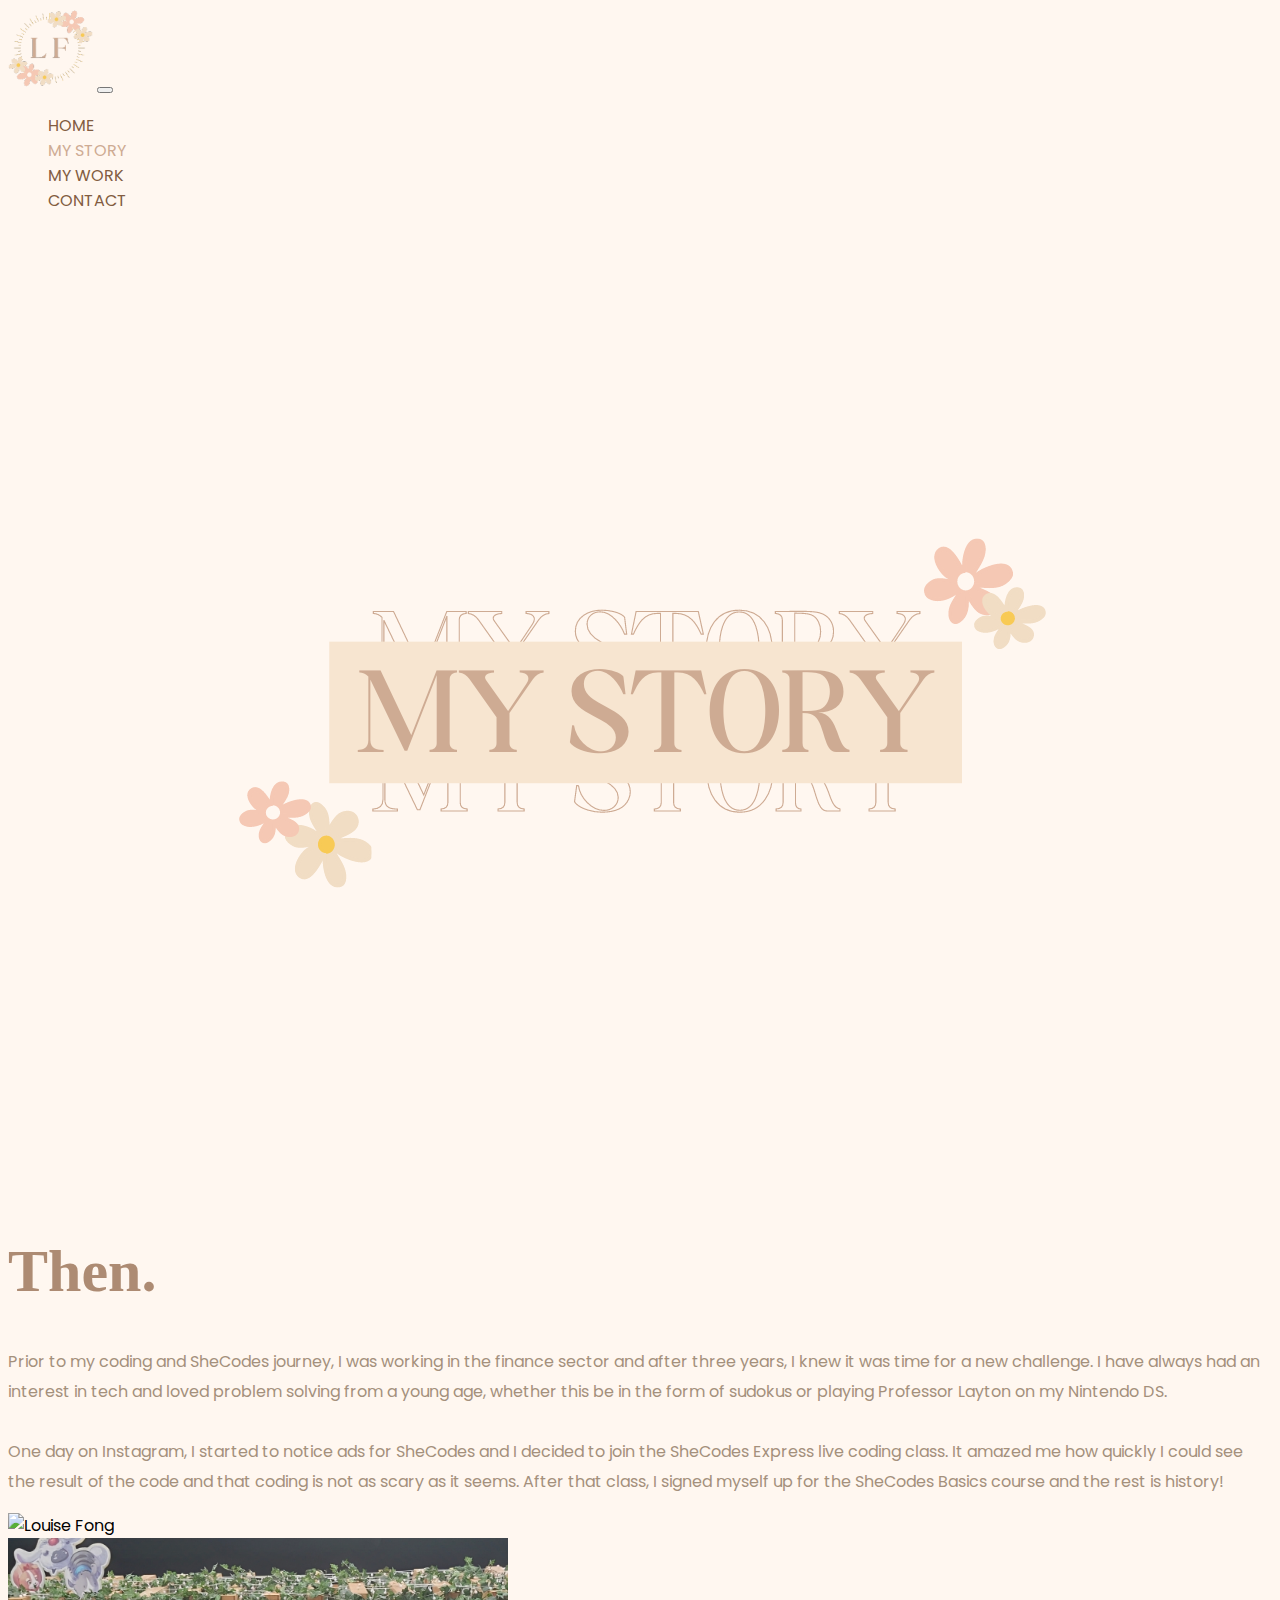
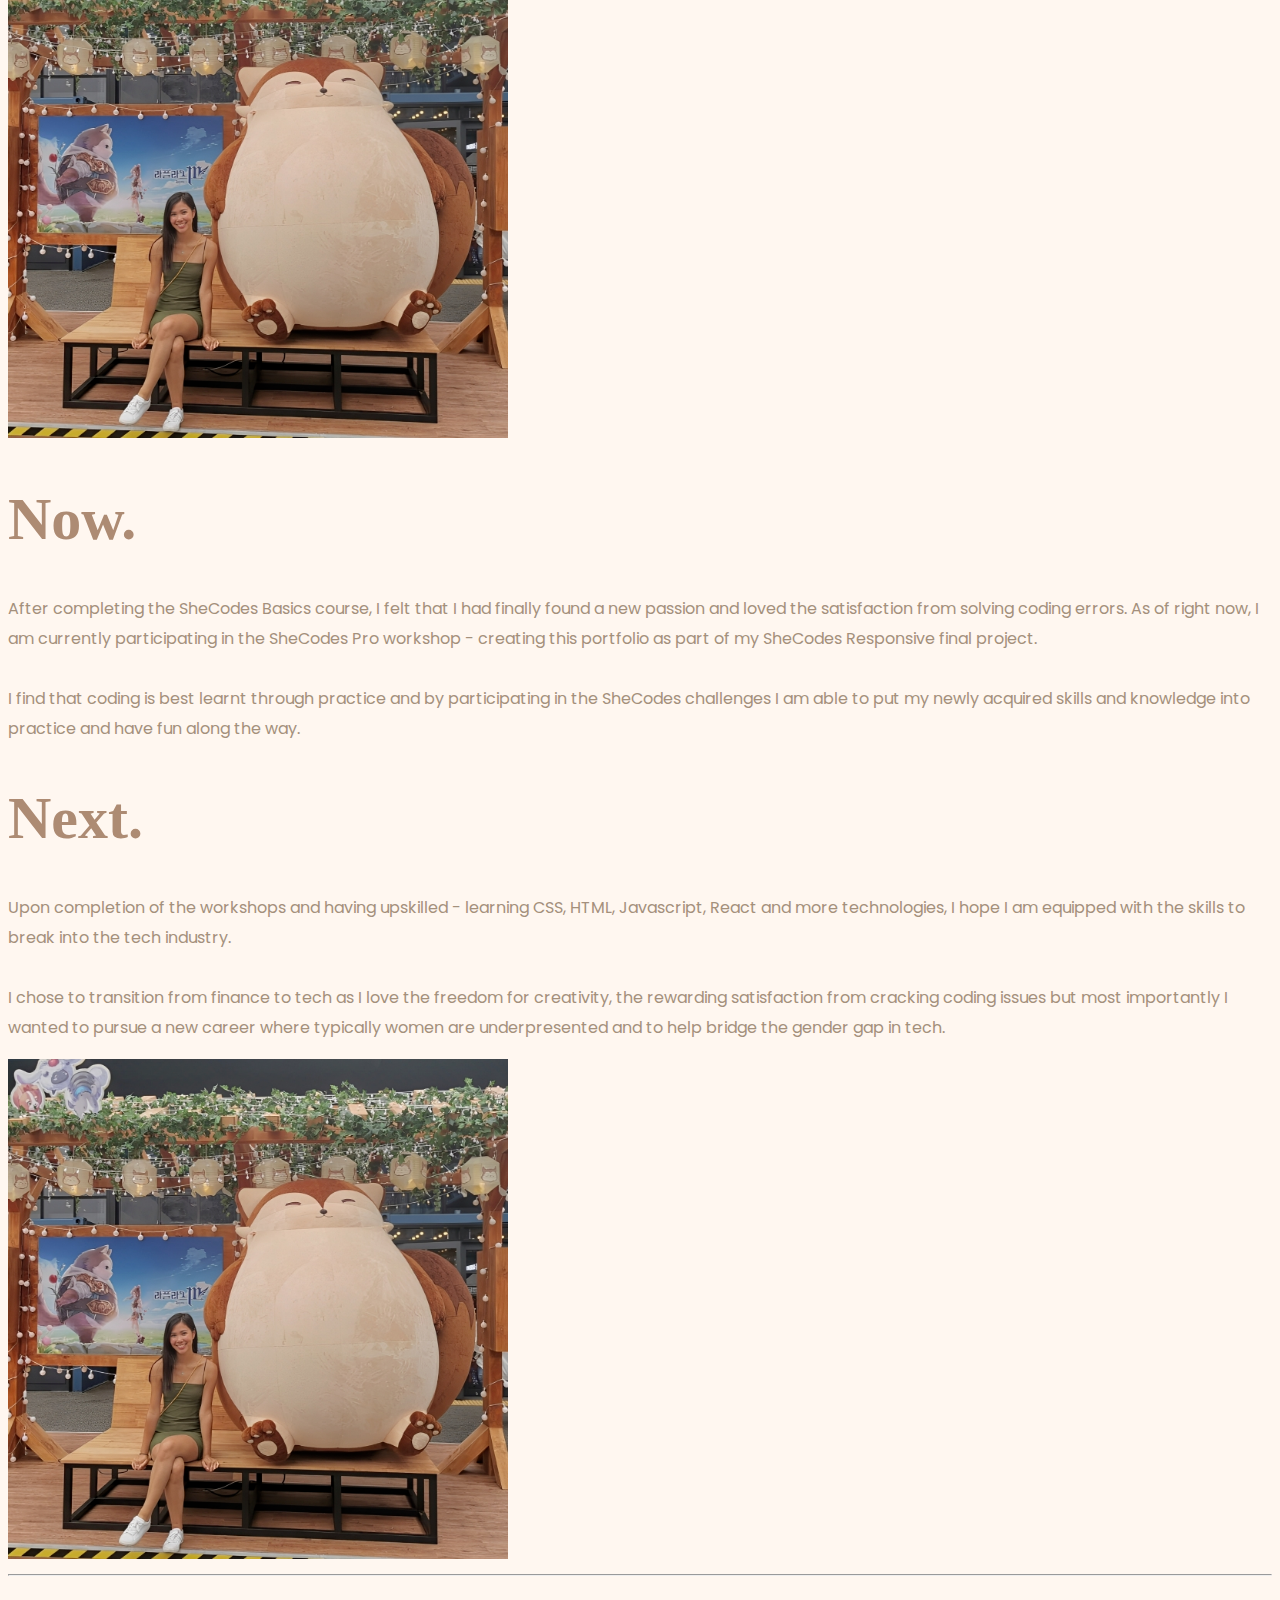
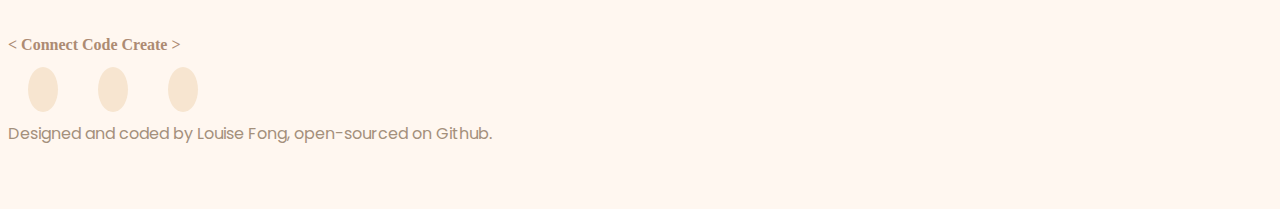
==== commit 58fefdef: "Updated home page" ====
--- a/about.html
+++ b/about.html
@@ -10,7 +10,8 @@
 			name="viewport"
 			content="width=device-width, initial-scale=1.0"
 		/>
-		<title>About - Louise Fong</title>
+		<meta name="description" content="Learn more about how my coding journey began.">
+		<title>About Louise Fong</title>
 
 		<link
 			href="https://cdn.jsdelivr.net/npm/bootstrap@5.0.0-beta2/dist/css/bootstrap.min.css"
@@ -112,11 +113,11 @@
 		</nav>
 
 		<!-- Hero -->
-		<div class="hero container-fluid">
+		<div class="hero container-fluid p-0">
 			<img
-				class="img-fluid"
+				class="img-fluid lf-hero"
 				src="images/story-hero.png"
-				alt="My Story Logo"
+				alt="My Story Hero"
 			/>
 		</div>
 
@@ -124,9 +125,9 @@
 		<div class="container-fluid">
 			<div class="row">
 				<!-- Then -->
-				<div class="col-lg-6">
-					<h1>Then.</h1>
-					<p>
+				<div class="col-lg-6 ">
+					<h1 class="mx-5">Then.</h1>
+					<p class="mx-5">
 						Prior to my coding and SheCodes journey, I was working in the
 						finance sector and after three years, I knew it was time for a new
 						challenge. I have always had an interest in tech and loved problem
@@ -140,9 +141,9 @@
 					</p>
 				</div>
 
-				<div class="col-lg-6">
-					<img
-						class="about-img img-fluid left-rounded"
+				<div class="col-lg-6 d-flex justify-content-center ">
+					<img
+						class="about-img img-fluid  "
 						src="images/about1.JPG"
 						alt="Louise Fong"
 						width="500px"
@@ -153,16 +154,16 @@
 
 			<div class="row">
 				<!-- Now -->
-				<div class="col-lg-6 mt-5">
-					<img
-						class="about-img img-fluid right-rounded"
+				<div class="col-lg-6 d-flex justify-content-center mt-5">
+					<img
+						class="about-img img-fluid "
 						src="images/about2.png"
 						alt="Louise Fong"
 					/>
 				</div>
 				<div class="col-lg-6 mt-5">
-					<h1>Now.</h1>
-					<p>
+					<h1 class="mx-5">Now.</h1>
+					<p class="mx-5">
 						After completing the SheCodes Basics course, I felt that I had
 						finally found a new passion and loved the satisfaction from solving
 						coding errors. As of right now, I am currently participating in the
@@ -179,8 +180,8 @@
 			<div class="row">
 				<!-- Next -->
 				<div class="col-lg-6 mt-5">
-					<h1>Next.</h1>
-					<p>
+					<h1 class="mx-5">Next.</h1>
+					<p class="mx-5">
 						Upon completion of the workshops and having upskilled - learning
 						CSS, HTML, Javascript, React and more technologies, I hope I am
 						equipped with the skills to break into the tech industry.
@@ -194,7 +195,7 @@
 
 				<div class="col-lg-6 mt-5">
 					<img
-						class="about-img img-fluid d-block left-rounded"
+						class="about-img img-fluid d-block"
 						src="images/about2.png"
 						alt="Louise Fong"
 					/>
--- a/styles/portfolio.css
+++ b/styles/portfolio.css
@@ -62,9 +62,8 @@
 }
 
 .logo {
-	position: relative;
-	left: 30px;
-	max-width: 80px;
+	max-width: 85px;
+	
 }
 
 .content-container {
@@ -122,6 +121,19 @@
 
 .col-sm-4 {
 	position: relative;
+}
+
+.left-rounded {
+	border-top-left-radius: 450px;
+}
+
+.right-rounded {
+	border-top-right-radius: 450px;
+}
+
+.about-img {
+	max-width: 500px;
+	
 }
 
 .image-container {
@@ -161,29 +173,22 @@
 	font-size: 24px;
 }
 
-.right-rounded {
-	border-top-right-radius: 450px;
-	position: relative;
-	
-}
-
-.left-rounded {
-	border-top-left-radius: 450px;
-	position: relative;
-}
+
+
 
 .navbar {
 	background: var(--background-color) !important;
 }
 
+.navbar-brand {
+	margin: 0px !important;
+}
+
 .nav-link {
 	color: #825c41 !important;
 }
 
-.arch {
-	border-top-left-radius: 500px;
-	border-top-right-radius: 500px;
-}
+
 
 nav a:hover,
 nav a.active {
@@ -248,37 +253,6 @@
 	color: var(--branding-color);
 }
 
-/* Media queries */
-
-@media (max-width: 992px) {
-	h1 {
-		font-size: 44px;
-		line-height: 1.5;
-	}
-
-	h2 {
-		font-size: 44px;
-	}
-
-	h4 {
-		font: 26px;
-	}
-
-	.main-hero {
-		padding: 80px 20px;
-	}
-
-	.content {
-		text-align: center;
-		padding: 0;
-	}
-
-
-	nav a {
-		font-size: 14px;
-	}
-}
-
 /* Responsiveness for phone */
 
 @media (max-width: 576px) {
@@ -294,7 +268,13 @@
 		font-size: 25px;
 	}
 
-
+	.lf-hero {
+		margin-top: 100px;
+		max-width: 110%;
+	}
+
+
+	
 
 	
 }
@@ -304,7 +284,7 @@
 @media (min-width: 576px) and (max-width: 768px) {
 	.overlay-text a {
 		font-size: 13px;
-		white-space:normal;
+		
 	}
 
 	.project-title {
@@ -316,12 +296,13 @@
 	}
 }
 
-
 /* Responsiveness for M - L screens */
 
-@media (min-width: 768px) {
+@media (min-width: 768px) and (max-width: 992px) {
 	.overlay-text a {
 		font-size: 16px;
-		white-space: normal;
-	}
-}+		
+	}
+}
+
+/* >992px overlay a 
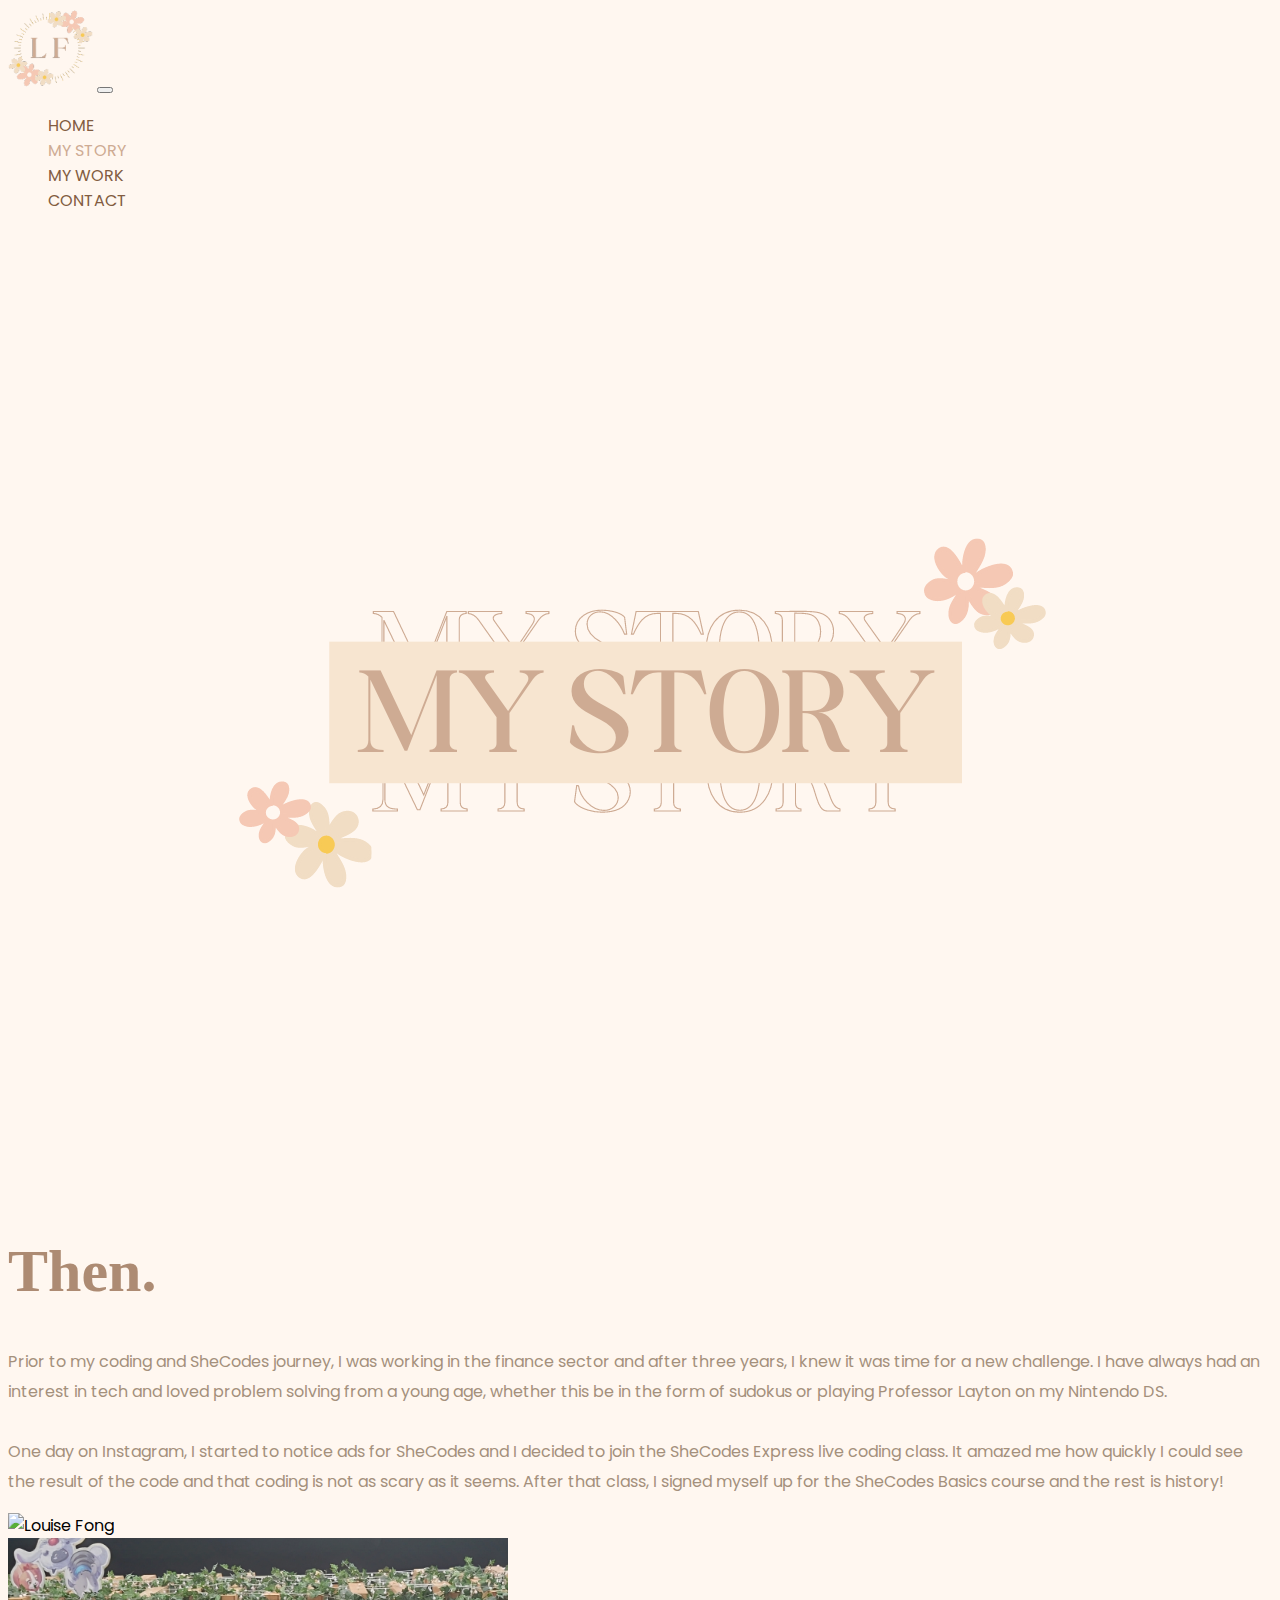
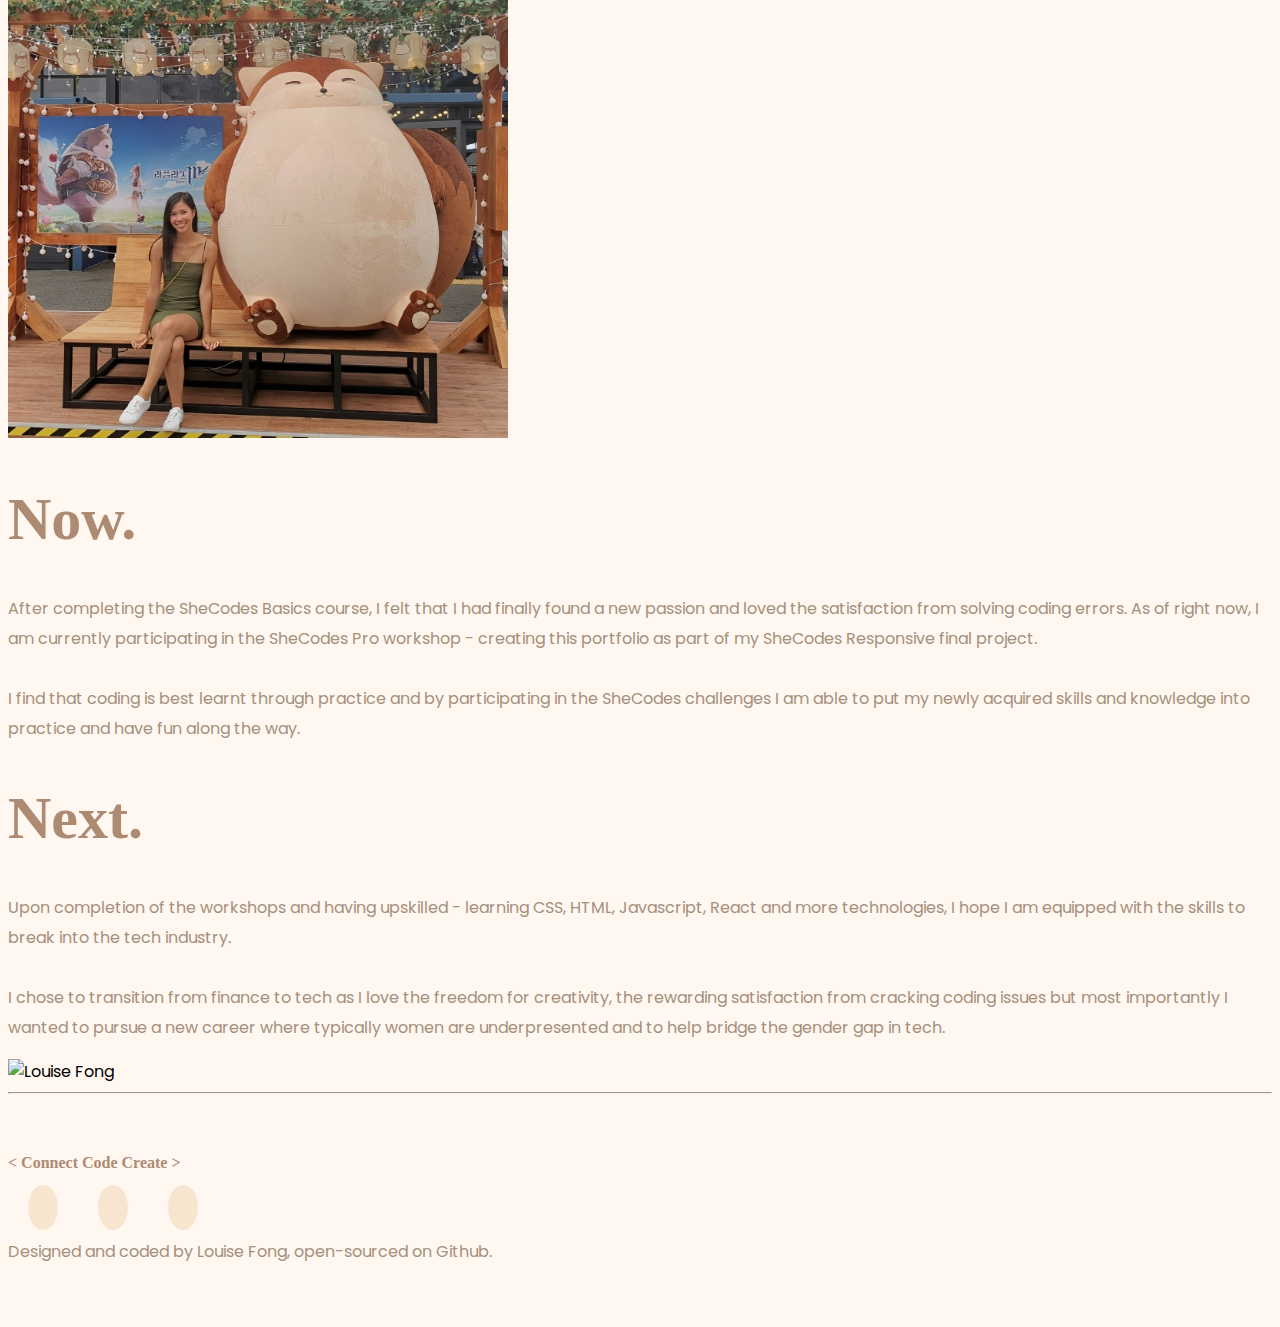
==== commit 584d84d4: "Updated content and responsiveness" ====
--- a/about.html
+++ b/about.html
@@ -193,10 +193,10 @@
 					</p>
 				</div>
 
-				<div class="col-lg-6 mt-5">
+				<div class="col-lg-6 mt-5 d-flex justify-content-center">
 					<img
 						class="about-img img-fluid d-block"
-						src="images/about2.png"
+						src="images/about3.png"
 						alt="Louise Fong"
 					/>
 				</div>
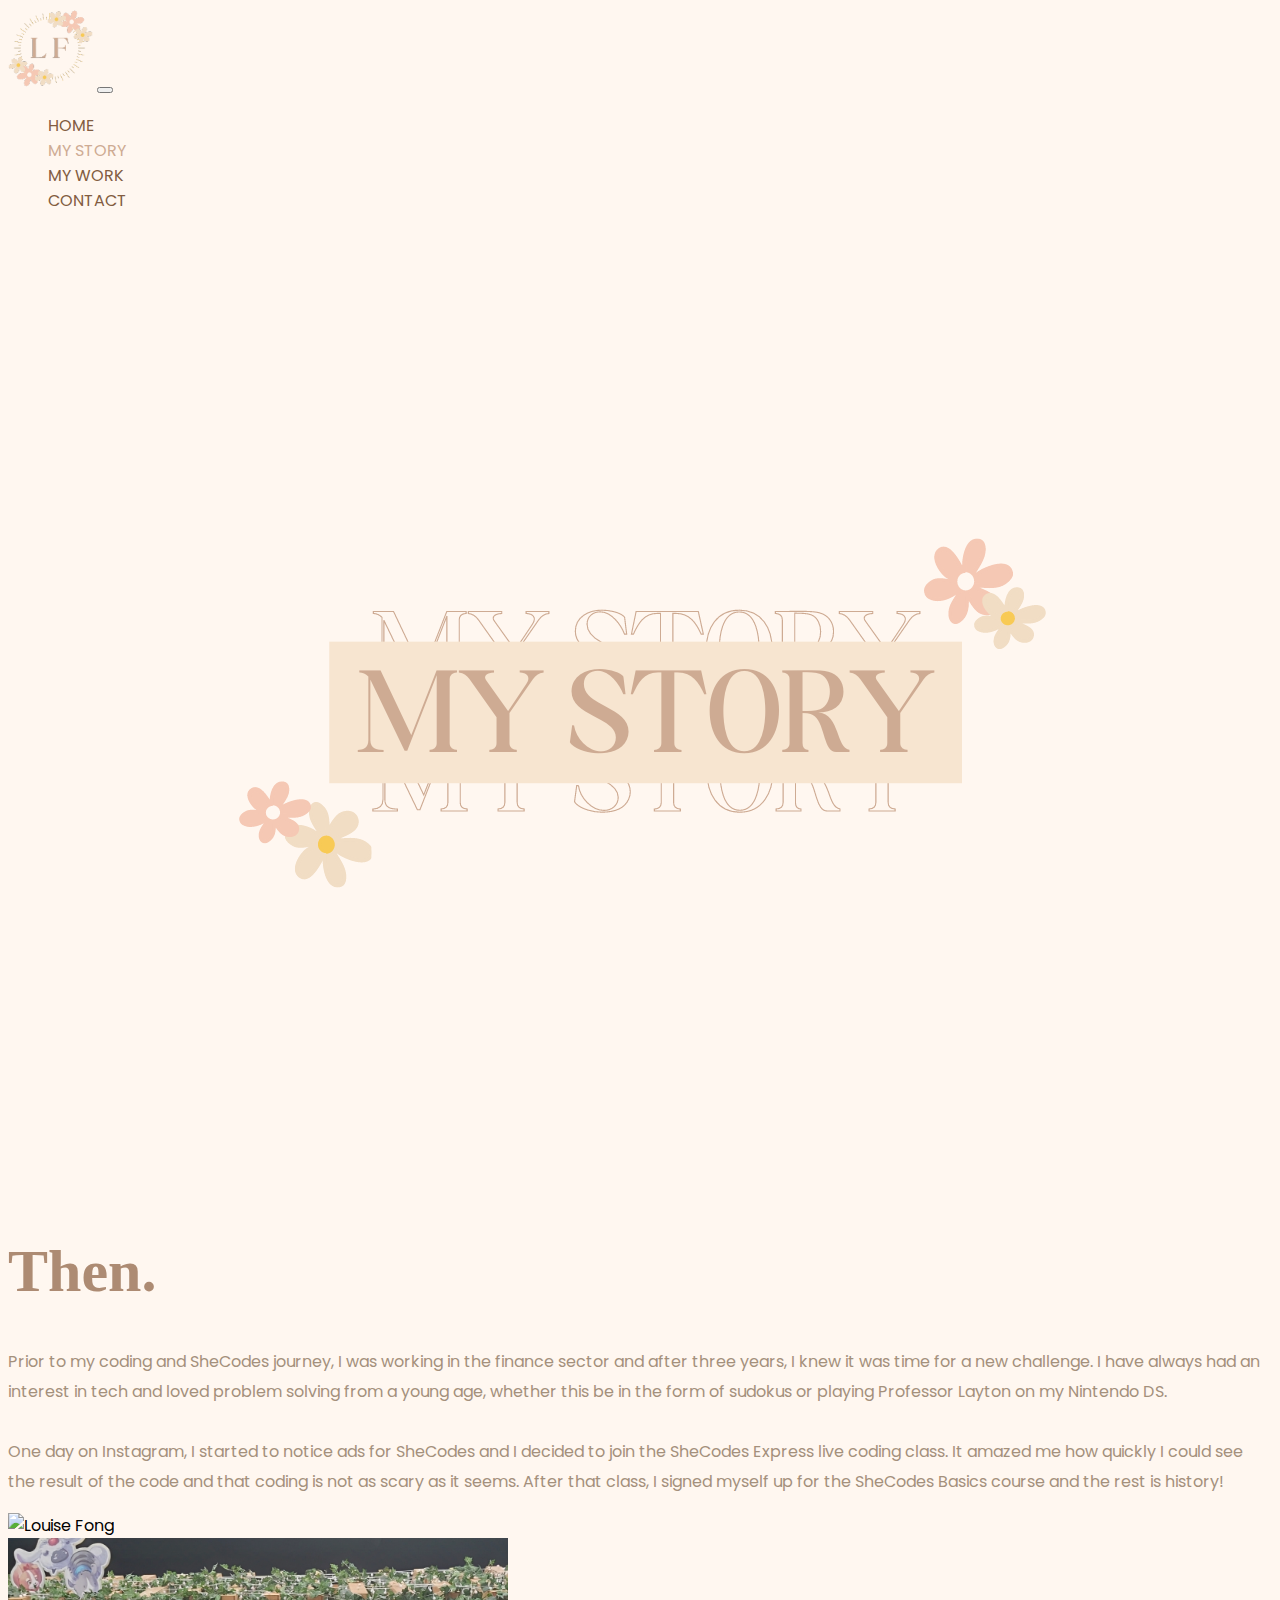
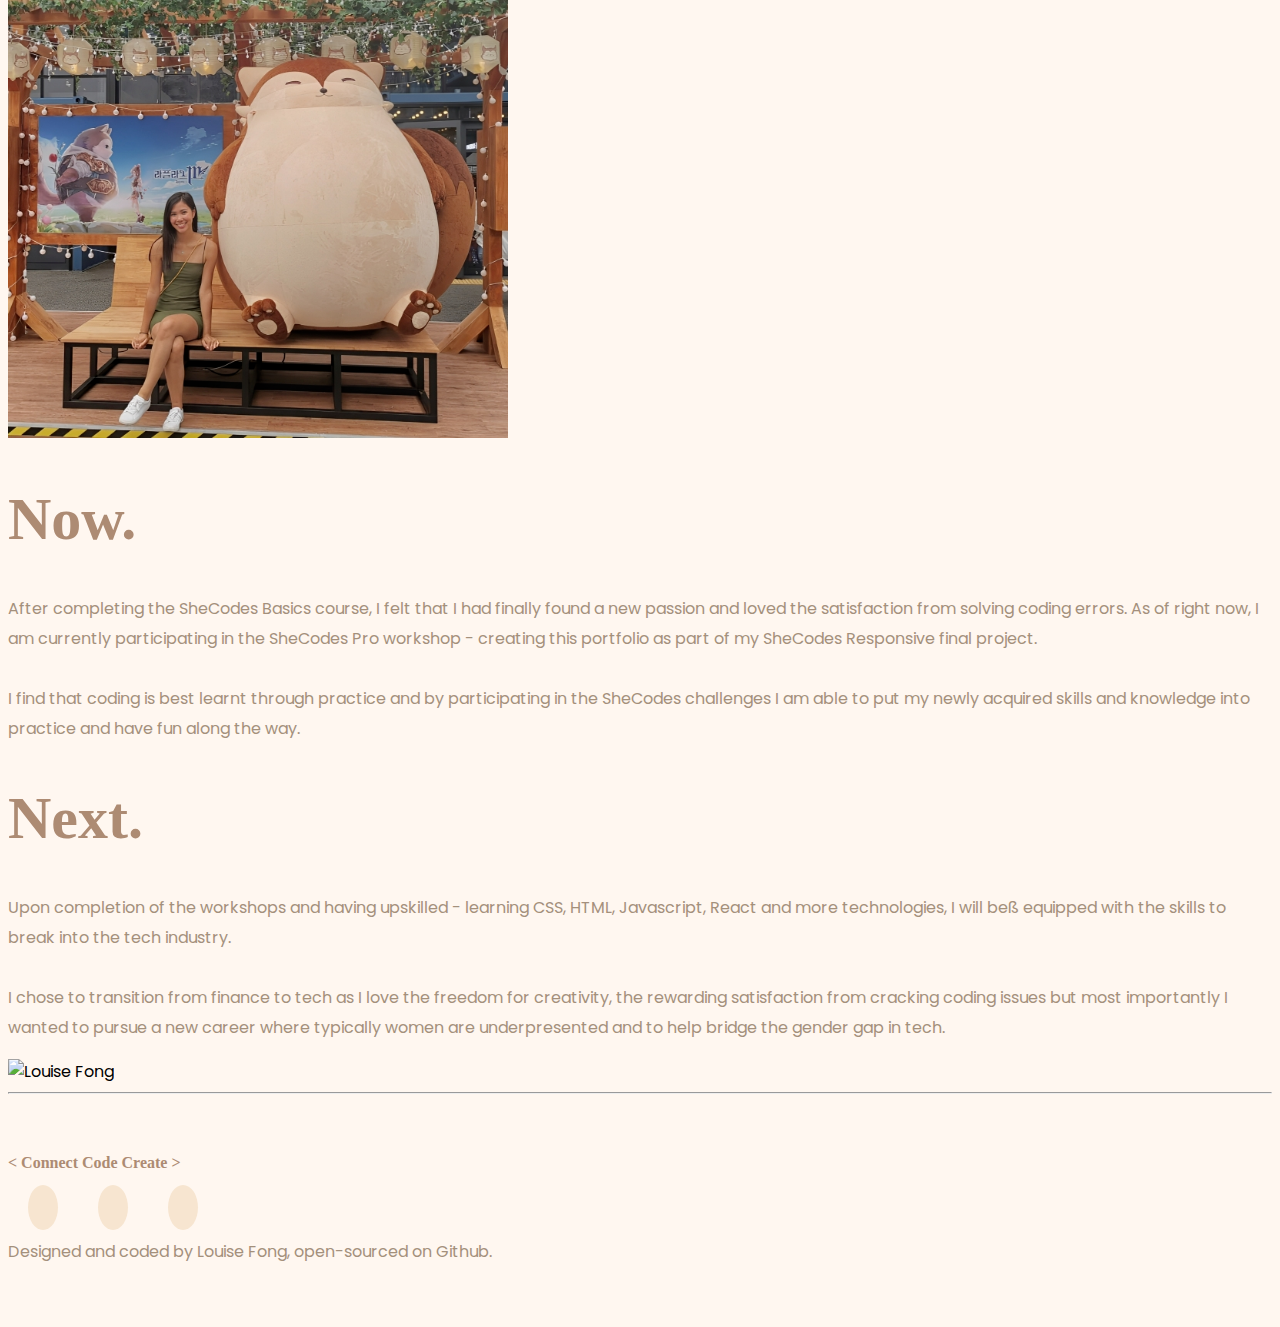
==== commit 739d93df: "Added React cert" ====
--- a/about.html
+++ b/about.html
@@ -10,7 +10,10 @@
 			name="viewport"
 			content="width=device-width, initial-scale=1.0"
 		/>
-		<meta name="description" content="Learn more about how my coding journey began.">
+		<meta
+			name="description"
+			content="Learn more about how my coding journey began."
+		/>
 		<title>About Louise Fong</title>
 
 		<link
@@ -125,7 +128,7 @@
 		<div class="container-fluid">
 			<div class="row">
 				<!-- Then -->
-				<div class="col-lg-6 ">
+				<div class="col-lg-6">
 					<h1 class="mx-5">Then.</h1>
 					<p class="mx-5">
 						Prior to my coding and SheCodes journey, I was working in the
@@ -141,13 +144,12 @@
 					</p>
 				</div>
 
-				<div class="col-lg-6 d-flex justify-content-center ">
-					<img
-						class="about-img img-fluid  "
+				<div class="col-lg-6 d-flex justify-content-center">
+					<img
+						class="about-img img-fluid"
 						src="images/about1.JPG"
 						alt="Louise Fong"
 						width="500px"
-					
 					/>
 				</div>
 			</div>
@@ -156,7 +158,7 @@
 				<!-- Now -->
 				<div class="col-lg-6 d-flex justify-content-center mt-5">
 					<img
-						class="about-img img-fluid "
+						class="about-img img-fluid"
 						src="images/about2.png"
 						alt="Louise Fong"
 					/>
@@ -183,7 +185,7 @@
 					<h1 class="mx-5">Next.</h1>
 					<p class="mx-5">
 						Upon completion of the workshops and having upskilled - learning
-						CSS, HTML, Javascript, React and more technologies, I hope I am
+						CSS, HTML, Javascript, React and more technologies, I will beß
 						equipped with the skills to break into the tech industry.
 						<br /><br />
 						I chose to transition from finance to tech as I love the freedom for
